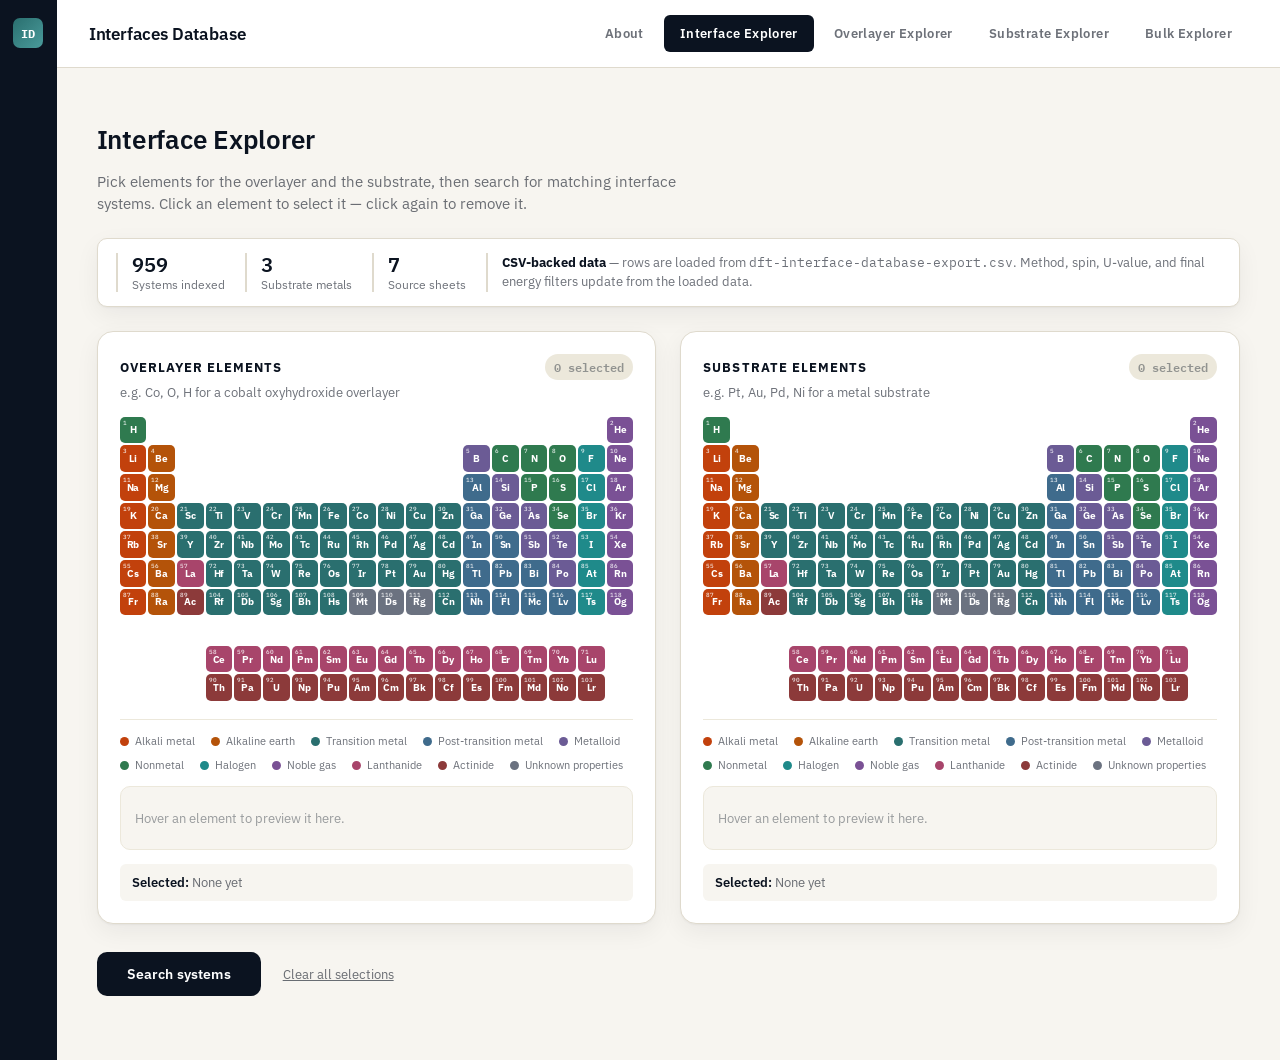
==== index.html @ 55a4722d "Add files via upload" ====
<!DOCTYPE html>
<html lang="en">
<head>
  <meta charset="UTF-8" />
  <meta name="viewport" content="width=device-width, initial-scale=1.0" />
  <title>Interfaces Database Prototype</title>
  <link rel="preconnect" href="https://fonts.googleapis.com">
  <link href="https://fonts.googleapis.com/css2?family=IBM+Plex+Mono:wght@500;600;700&family=IBM+Plex+Sans:wght@400;500;600;700&display=swap" rel="stylesheet">
  <link rel="stylesheet" href="style.css" />
</head>
<body>
  <aside class="left-sidebar" aria-label="Interfaces Database">
    <div class="sidebar-mark" title="Interfaces Database">ID</div>
  </aside>

  <div class="main-app">
    <header class="top-nav">
      <div class="logo">Interfaces Database</div>
      <nav>
        <button class="nav-tab" data-page="aboutPage" onclick="showPage('aboutPage')">About</button>
        <button class="nav-tab active" data-page="searchPage" onclick="showPage('searchPage')">Interface Explorer</button>
        <button class="nav-tab" data-page="overlayerExplorerPage" onclick="showPage('overlayerExplorerPage')">Overlayer Explorer</button>
        <button class="nav-tab" data-page="substrateExplorerPage" onclick="showPage('substrateExplorerPage')">Substrate Explorer</button>
        <button class="nav-tab" data-page="bulkExplorerPage" onclick="showPage('bulkExplorerPage')">Bulk Explorer</button>
      </nav>
    </header>

    <section id="aboutPage" class="page hidden">
      <h1>About this project</h1>
      <p class="subtitle">A quick look at what the Interfaces Database is for.</p>
      <div class="about-card">
        <p>
          This prototype visualizes a database of low-dimensional overlayers supported on metal substrates —
          the kind of surface structures studied in catalysis and electrochemistry research.
        </p>
        <p>
          Use the Interface Explorer to pick elements for an overlayer and a substrate, then search for
          calculated systems that match. Click into any result to see its summary, POSCAR-derived structure card,
          and an interactive structure preview.
        </p>
        <p>
          This version loads real calculation rows from <code>dft-interface-database-export.csv</code>, so the matching table, filters, and detail pages use your exported interface database data.
        </p>
      </div>
    </section>

    <section id="searchPage" class="page">
      <h1>Interface Explorer</h1>
      <p class="subtitle">
        Pick elements for the overlayer and the substrate, then search for matching interface systems.
        Click an element to select it — click again to remove it.
      </p>

      <div class="snapshot-strip">
        <div class="snapshot-stat">
          <span class="snapshot-value" id="statSystems">5</span>
          <span class="snapshot-label">Systems indexed</span>
        </div>
        <div class="snapshot-stat">
          <span class="snapshot-value" id="statSubstrates">2</span>
          <span class="snapshot-label">Substrate metals</span>
        </div>
        <div class="snapshot-stat">
          <span class="snapshot-value" id="statSourceSheets">0</span>
          <span class="snapshot-label">Source sheets</span>
        </div>
        <div class="snapshot-tip">
          <strong>CSV-backed data</strong> — rows are loaded from <span class="mono">dft-interface-database-export.csv</span>. Method, spin, U-value, and final energy filters update from the loaded data.
        </div>
      </div>

      <div class="search-grid">
        <div class="search-panel">
          <div class="search-panel-head">
            <h2>Overlayer elements</h2>
            <span id="overlayerBadge" class="panel-badge empty">0 selected</span>
          </div>
          <p class="hint">e.g. Co, O, H for a cobalt oxyhydroxide overlayer</p>

          <div class="periodic-table-wrap">
            <div id="overlayerTable" class="periodic-table" role="group" aria-label="Overlayer element picker"></div>
          </div>

          <div id="overlayerLegend" class="table-legend"></div>

          <div id="overlayerPreview" class="element-preview is-empty">
            Hover an element to preview it here.
          </div>

          <div class="selected-box">
            <strong>Selected:</strong>
            <span id="selectedOverlayerEmpty">None yet</span>
            <span id="selectedOverlayerChips" class="selected-chip-list"></span>
          </div>
        </div>

        <div class="search-panel">
          <div class="search-panel-head">
            <h2>Substrate elements</h2>
            <span id="substrateBadge" class="panel-badge empty">0 selected</span>
          </div>
          <p class="hint">e.g. Pt, Au, Pd, Ni for a metal substrate</p>

          <div class="periodic-table-wrap">
            <div id="substrateTable" class="periodic-table" role="group" aria-label="Substrate element picker"></div>
          </div>

          <div id="substrateLegend" class="table-legend"></div>

          <div id="substratePreview" class="element-preview is-empty">
            Hover an element to preview it here.
          </div>

          <div class="selected-box">
            <strong>Selected:</strong>
            <span id="selectedSubstrateEmpty">None yet</span>
            <span id="selectedSubstrateChips" class="selected-chip-list"></span>
          </div>
        </div>
      </div>

      <div class="search-actions">
        <button class="search-button" onclick="searchSystems()">Search systems</button>
        <button class="search-reset" onclick="clearAllSelections()">Clear all selections</button>
      </div>
    </section>

    <section id="overlayerExplorerPage" class="page hidden explorer-page">
      <h1>Overlayer Explorer</h1>
      <p class="subtitle">Pick elements from one periodic table to find database entries whose overlayer contains those elements.</p>
      <div class="snapshot-strip">
        <div class="snapshot-stat"><span class="snapshot-value" id="statOverlayerSystems">0</span><span class="snapshot-label">Overlayer entries</span></div>
        <div class="snapshot-stat"><span class="snapshot-value" id="statOverlayerElements">0</span><span class="snapshot-label">Overlayer elements</span></div>
        <div class="snapshot-tip"><strong>Single-table search</strong> — use this tab when you care only about the film/oxide/hydroxide composition, independent of substrate.</div>
      </div>
      <div class="single-search-grid">
        <div class="search-panel">
          <div class="search-panel-head"><h2>Overlayer elements</h2><span id="overlayerExplorerBadge" class="panel-badge empty">0 selected</span></div>
          <p class="hint">e.g. Ni, O, H for nickel oxyhydroxide-like overlayers</p>
          <div class="periodic-table-wrap"><div id="overlayerExplorerTable" class="periodic-table" role="group" aria-label="Overlayer explorer element picker"></div></div>
          <div id="overlayerExplorerLegend" class="table-legend"></div>
          <div id="overlayerExplorerPreview" class="element-preview is-empty">Hover an element to preview it here.</div>
          <div class="selected-box"><strong>Selected:</strong> <span id="selectedOverlayerExplorerEmpty">None yet</span><span id="selectedOverlayerExplorerChips" class="selected-chip-list"></span></div>
        </div>
      </div>
      <div class="search-actions">
        <button class="search-button" onclick="searchSingleExplorer('overlayerExplorer')">Search overlayers</button>
        <button class="search-reset" onclick="clearExplorerSelections('overlayerExplorer')">Clear selections</button>
      </div>
    </section>

    <section id="substrateExplorerPage" class="page hidden explorer-page">
      <h1>Substrate Explorer</h1>
      <p class="subtitle">Pick substrate elements from one periodic table to find supported-interface entries on those metals.</p>
      <div class="snapshot-strip">
        <div class="snapshot-stat"><span class="snapshot-value" id="statSubstrateSystems">0</span><span class="snapshot-label">Substrate entries</span></div>
        <div class="snapshot-stat"><span class="snapshot-value" id="statSubstrateElements">0</span><span class="snapshot-label">Substrate elements</span></div>
        <div class="snapshot-tip"><strong>Single-table search</strong> — use this tab when you care only about the supporting metal or surface.</div>
      </div>
      <div class="single-search-grid">
        <div class="search-panel">
          <div class="search-panel-head"><h2>Substrate elements</h2><span id="substrateExplorerBadge" class="panel-badge empty">0 selected</span></div>
          <p class="hint">e.g. Pt, Pd, Ni, Au for metal substrates</p>
          <div class="periodic-table-wrap"><div id="substrateExplorerTable" class="periodic-table" role="group" aria-label="Substrate explorer element picker"></div></div>
          <div id="substrateExplorerLegend" class="table-legend"></div>
          <div id="substrateExplorerPreview" class="element-preview is-empty">Hover an element to preview it here.</div>
          <div class="selected-box"><strong>Selected:</strong> <span id="selectedSubstrateExplorerEmpty">None yet</span><span id="selectedSubstrateExplorerChips" class="selected-chip-list"></span></div>
        </div>
      </div>
      <div class="search-actions">
        <button class="search-button" onclick="searchSingleExplorer('substrateExplorer')">Search substrates</button>
        <button class="search-reset" onclick="clearExplorerSelections('substrateExplorer')">Clear selections</button>
      </div>
    </section>

    <section id="bulkExplorerPage" class="page hidden explorer-page">
      <h1>Bulk Explorer</h1>
      <p class="subtitle">Pick elements from one periodic table to find rows connected to bulk, reference, formula, or material composition data.</p>
      <div class="snapshot-strip">
        <div class="snapshot-stat"><span class="snapshot-value" id="statBulkSystems">0</span><span class="snapshot-label">Bulk-related entries</span></div>
        <div class="snapshot-stat"><span class="snapshot-value" id="statBulkElements">0</span><span class="snapshot-label">Elements indexed</span></div>
        <div class="snapshot-tip"><strong>Single-table search</strong> — this currently uses the CSV composition fields. If you later add true bulk rows, this page will show them through the same result table.</div>
      </div>
      <div class="single-search-grid">
        <div class="search-panel">
          <div class="search-panel-head"><h2>Bulk elements</h2><span id="bulkExplorerBadge" class="panel-badge empty">0 selected</span></div>
          <p class="hint">e.g. Ni, O for NiO bulk/reference-style entries</p>
          <div class="periodic-table-wrap"><div id="bulkExplorerTable" class="periodic-table" role="group" aria-label="Bulk explorer element picker"></div></div>
          <div id="bulkExplorerLegend" class="table-legend"></div>
          <div id="bulkExplorerPreview" class="element-preview is-empty">Hover an element to preview it here.</div>
          <div class="selected-box"><strong>Selected:</strong> <span id="selectedBulkExplorerEmpty">None yet</span><span id="selectedBulkExplorerChips" class="selected-chip-list"></span></div>
        </div>
      </div>
      <div class="search-actions">
        <button class="search-button" onclick="searchSingleExplorer('bulkExplorer')">Search bulk entries</button>
        <button class="search-reset" onclick="clearExplorerSelections('bulkExplorer')">Clear selections</button>
      </div>
    </section>

    <section id="resultsPage" class="page hidden">
      <button id="resultsBackButton" class="back-button" onclick="showPage(lastExplorerPage || 'searchPage')">&larr; Back to search</button>

      <div class="results-header">
        <h1 id="resultsTitle">Matching systems</h1>
        <div class="results-count" id="resultsCount"></div>
      </div>
      <div class="active-filters-bar" id="activeFiltersBar"></div>

      <div class="column-filter-card" aria-label="Matching system filters">
        <div class="filter-field wide">
          <label for="filterSystemName">System name</label>
          <input id="filterSystemName" type="search" placeholder="NiOH, root3, Pt111..." oninput="applyResultFilters()" />
        </div>
        <div class="filter-field">
          <label for="filterMethod">Method</label>
          <select id="filterMethod" onchange="applyResultFilters()"></select>
        </div>
        <div class="filter-field">
          <label for="filterSpin">Spin</label>
          <select id="filterSpin" onchange="applyResultFilters()"></select>
        </div>
        <div class="filter-field">
          <label for="filterUValue">U-value</label>
          <select id="filterUValue" onchange="applyResultFilters()"></select>
        </div>
        <div class="filter-field">
          <label for="filterEnergy">Final energy</label>
          <input id="filterEnergy" type="search" placeholder="-277 or eV" oninput="applyResultFilters()" />
        </div>
        <button class="filter-clear" onclick="clearResultColumnFilters()">Clear filters</button>
      </div>

      <div class="results-table-wrap">
        <table class="results-table">
          <thead>
            <tr>
              <th>System name</th>
              <th>Method</th>
              <th>Spin</th>
              <th>U-value</th>
              <th>Final energy</th>
            </tr>
          </thead>
          <tbody id="resultsBody"></tbody>
        </table>
      </div>
    </section>

    <section id="detailPage" class="page hidden">
      <div class="detail-layout">
        <aside class="detail-sidebar">
          <button class="back-link" onclick="showPage('resultsPage')">&larr; Back to results</button>
          <hr />
          <button onclick="scrollToSection('summarySection')">Summary</button>
          <button onclick="scrollToSection('structureSection')">Surface structure</button>
        </aside>

        <main class="detail-content">
          <div class="detail-eyebrow">System detail</div>
          <h1 id="detailTitle">System name</h1>

          <section id="summarySection">
            <h2>Summary</h2>
            <div class="summary-grid">
              <div class="summary-card large-card">
                <div class="card-title-row">
                  <h3>Interactive surface structure from POSCAR</h3>
                  <div class="viewer-actions" aria-label="Structure viewer actions">
                    <button title="Return structure to original view" onclick="resetViewerCamera()" aria-label="Return structure to original view">⟲</button>
                    <div class="file-menu">
                      <button title="Download files" aria-label="Download files">⇩</button>
                      <div class="file-menu-popover" role="menu" aria-label="Download files">
                        <button onclick="downloadCurrentFile('json')" role="menuitem">.json</button>
                        <button onclick="downloadCurrentFile('incar')" role="menuitem">INCAR</button>
                        <button onclick="downloadCurrentFile('poscar')" role="menuitem">POSCAR</button>
                        <button onclick="downloadCurrentFile('kpoints')" role="menuitem">KPOINTS</button>
                      </div>
                    </div>
                  </div>
                </div>
                <div id="structureViewerCard" class="structure-viewer-card">
                  <div id="poscarMiniViewer" class="poscar-mini-viewer" aria-label="Interactive 3D crystal structure viewer"></div>
                </div>
              </div>

              <div class="summary-card">
                <h3>Calculation info</h3>
                <div class="info-row"><span class="info-label">Energy</span><span class="info-value" id="detailEnergy"></span></div>
                <div class="info-row"><span class="info-label">U value</span><span class="info-value" id="detailU"></span></div>
                <div class="info-row"><span class="info-label">Method</span><span class="info-value" id="detailMethod"></span></div>
                <div class="info-row"><span class="info-label">Spin</span><span class="info-value" id="detailSpin"></span></div>
                <div class="info-row"><span class="info-label">Overlayer</span><span class="info-value" id="detailOverlayer"></span></div>
                <div class="info-row"><span class="info-label">Substrate</span><span class="info-value" id="detailSubstrate"></span></div>
              </div>
            </div>
          </section>

          <section id="structureSection">
            <h2>Surface structure</h2>
            <div class="crystal-box viewer-help-card">
              <div>
                <strong>Interactive 3D viewer</strong>
                <p>Drag to rotate and right-click drag to pan. The viewer first tries to load the real POSCAR file listed in the CSV; if that file is not available to the website, it uses a clearly labeled generated preview from the CSV metadata.</p>
              </div>
              <div class="viewer-style-actions">
                <button onclick="setViewerStyle('sphere')">Spheres</button>
                <button onclick="setViewerStyle('stick')">Sticks</button>
                <button onclick="setViewerStyle('ballstick')">Ball + stick</button>
              </div>
            </div>
          </section>

        </main>
      </div>
    </section>
  </div>

  <script src="elements-data.js"></script>
  <script src="https://3Dmol.org/build/3Dmol-min.js"></script>
  <script src="script.js"></script>
</body>
</html>
---- style.css ----
/* ============================================================
   Interfaces Database — design tokens
   Palette: deep ink navy + warm paper + lab-teal accent
   Type: IBM Plex Sans (UI) / IBM Plex Mono (data, atomic numbers)
   ============================================================ */

:root {
  --ink: #0b1320;
  --ink-soft: #16223a;
  --paper: #f7f5f0;
  --paper-raised: #ffffff;
  --line: #dfdacd;
  --line-soft: #ece8db;
  --teal: #2a6f6f;
  --teal-dark: #1f5454;
  --teal-tint: #e4efef;
  --rust: #c2410c;
  --rust-tint: #fbe7da;
  --ink-60: rgba(11, 19, 32, 0.6);
  --ink-40: rgba(11, 19, 32, 0.4);

  /* periodic table category colors */
  --cat-alkali: #c2410c;
  --cat-alkaline: #b45309;
  --cat-transition: #2a6f6f;
  --cat-post-transition: #3f6b8c;
  --cat-metalloid: #6b5b95;
  --cat-nonmetal: #2f7a4f;
  --cat-halogen: #1f8a8a;
  --cat-noble: #7a5195;
  --cat-lanthanide: #a8456b;
  --cat-actinide: #8c3a3a;
  --cat-unknown: #6b7280;

  --radius-sm: 6px;
  --radius-md: 10px;
  --radius-lg: 16px;

  --shadow-card: 0 1px 2px rgba(11, 19, 32, 0.04), 0 8px 24px rgba(11, 19, 32, 0.06);
  --shadow-card-hover: 0 2px 4px rgba(11, 19, 32, 0.06), 0 14px 32px rgba(11, 19, 32, 0.1);
}

* {
  box-sizing: border-box;
}

body {
  margin: 0;
  font-family: "IBM Plex Sans", -apple-system, BlinkMacSystemFont, sans-serif;
  background: var(--paper);
  color: var(--ink);
  display: flex;
  -webkit-font-smoothing: antialiased;
}

:focus-visible {
  outline: 2px solid var(--teal);
  outline-offset: 2px;
}

button {
  font-family: inherit;
}

code, .mono {
  font-family: "IBM Plex Mono", "SF Mono", Consolas, monospace;
}

/* ============================================================
   Left sidebar
   ============================================================ */

.left-sidebar {
  width: 1.5cm;
  min-height: 100vh;
  background: var(--ink);
  display: flex;
  align-items: flex-start;
  justify-content: center;
  padding-top: 18px;
  flex-shrink: 0;
}

.sidebar-mark {
  width: 30px;
  height: 30px;
  border-radius: 7px;
  background: linear-gradient(135deg, var(--teal) 0%, #4a9b9b 100%);
  display: flex;
  align-items: center;
  justify-content: center;
  font-family: "IBM Plex Mono", monospace;
  font-weight: 700;
  font-size: 12px;
  color: white;
  flex-shrink: 0;
}

.snapshot-strip {
  display: flex;
  align-items: stretch;
  gap: 20px;
  margin-top: 22px;
  padding: 14px 18px;
  background: var(--paper-raised);
  border: 1px solid var(--line);
  border-radius: var(--radius-md);
  box-shadow: var(--shadow-card);
  flex-wrap: wrap;
}

.snapshot-stat {
  display: flex;
  flex-direction: column;
  border-left: 2px solid var(--line);
  padding-left: 14px;
  flex-shrink: 0;
}

.snapshot-value {
  font-family: "IBM Plex Mono", monospace;
  font-size: 20px;
  font-weight: 600;
  color: var(--ink);
  line-height: 1.1;
}

.snapshot-label {
  font-size: 12px;
  color: var(--ink-60);
  margin-top: 2px;
}

.snapshot-tip {
  font-size: 13px;
  line-height: 1.5;
  color: var(--ink-60);
  border-left: 2px solid var(--line);
  padding-left: 14px;
  flex: 1;
  min-width: 220px;
  align-self: center;
}

.snapshot-tip strong {
  color: var(--ink);
}

/* ============================================================
   Main app shell
   ============================================================ */

.main-app {
  flex: 1;
  min-height: 100vh;
  min-width: 0;
}

.top-nav {
  height: 68px;
  background: var(--paper-raised);
  border-bottom: 1px solid var(--line);
  display: flex;
  align-items: center;
  justify-content: space-between;
  padding: 0 32px;
  position: sticky;
  top: 0;
  z-index: 20;
}

.logo {
  font-size: 17px;
  font-weight: 600;
  letter-spacing: -0.01em;
}

nav {
  display: flex;
  gap: 4px;
}

.nav-tab {
  border: none;
  background: transparent;
  font-weight: 600;
  font-size: 13px;
  letter-spacing: 0.03em;
  padding: 10px 16px;
  cursor: pointer;
  border-radius: var(--radius-sm);
  color: var(--ink-60);
  transition: background 0.15s, color 0.15s;
}

.nav-tab:hover {
  background: var(--line-soft);
  color: var(--ink);
}

.nav-tab.active {
  background: var(--ink);
  color: white;
}

.page {
  padding: 32px 40px 64px;
  max-width: 1440px;
}

.hidden {
  display: none;
}

.subtitle {
  color: var(--ink-60);
  font-size: 15px;
  max-width: 640px;
  line-height: 1.5;
}

h1 {
  font-size: 26px;
  font-weight: 600;
  letter-spacing: -0.01em;
  margin-bottom: 6px;
}

/* ============================================================
   About page
   ============================================================ */

.about-card {
  background: var(--paper-raised);
  border: 1px solid var(--line);
  border-radius: var(--radius-lg);
  padding: 32px;
  margin-top: 24px;
  max-width: 720px;
  box-shadow: var(--shadow-card);
}

.about-card p {
  line-height: 1.65;
  color: var(--ink-60);
}

.about-card p + p {
  margin-top: 12px;
}

/* ============================================================
   Search page
   ============================================================ */

.search-grid {
  display: grid;
  grid-template-columns: 1fr 1fr;
  gap: 24px;
  margin-top: 24px;
  align-items: start;
}

.search-panel {
  background: var(--paper-raised);
  padding: 22px;
  border-radius: var(--radius-lg);
  border: 1px solid var(--line);
  box-shadow: var(--shadow-card);
}

.search-panel-head {
  display: flex;
  align-items: baseline;
  justify-content: space-between;
  gap: 12px;
}

.search-panel h2 {
  margin: 0;
  font-size: 13px;
  font-weight: 700;
  letter-spacing: 0.08em;
  text-transform: uppercase;
  color: var(--ink);
}

.panel-badge {
  font-family: "IBM Plex Mono", monospace;
  font-size: 12px;
  color: var(--teal-dark);
  background: var(--teal-tint);
  padding: 3px 9px;
  border-radius: 20px;
  font-weight: 600;
}

.panel-badge.empty {
  color: var(--ink-40);
  background: var(--line-soft);
}

.hint {
  color: var(--ink-60);
  font-size: 13px;
  margin: 4px 0 0;
}

.clear-link {
  border: none;
  background: none;
  color: var(--ink-40);
  font-size: 12px;
  cursor: pointer;
  text-decoration: underline;
  padding: 0;
  margin-left: 8px;
}

.clear-link:hover {
  color: var(--rust);
}

/* --- Real periodic table --- */

.periodic-table-wrap {
  overflow-x: auto;
  margin-top: 16px;
  padding-bottom: 4px;
}

.periodic-table {
  display: grid;
  grid-template-columns: repeat(18, minmax(20px, 1fr));
  grid-auto-rows: minmax(20px, 1fr);
  gap: 2px;
  min-width: 380px;
}

.element {
  border: 1px solid transparent;
  border-radius: 5px;
  cursor: pointer;
  font-weight: 600;
  transition: transform 0.1s ease, box-shadow 0.1s ease;
  position: relative;
  padding: 2px;
  aspect-ratio: 1 / 1;
  display: flex;
  align-items: center;
  justify-content: center;
  color: white;
}

.element:hover {
  transform: translateY(-1px) scale(1.06);
  box-shadow: 0 4px 10px rgba(11, 19, 32, 0.25);
  z-index: 5;
}

.element.selected {
  outline: 2px solid var(--ink);
  outline-offset: 1px;
  box-shadow: 0 0 0 3px var(--rust-tint);
}

.element.selected::after {
  content: "";
  position: absolute;
  top: -3px;
  right: -3px;
  width: 9px;
  height: 9px;
  background: var(--rust);
  border: 1.5px solid var(--paper-raised);
  border-radius: 50%;
}

.element.dimmed {
  opacity: 0.25;
}

.atomic-number {
  position: absolute;
  top: 1px;
  left: 2px;
  font-size: 6px;
  font-weight: 500;
  opacity: 0.85;
  font-family: "IBM Plex Mono", monospace;
}

.element-symbol {
  font-size: 10px;
  font-weight: 700;
  letter-spacing: -0.01em;
}

/* category colors */
.element.cat-alkali-metal { background: var(--cat-alkali); }
.element.cat-alkaline-earth { background: var(--cat-alkaline); }
.element.cat-transition-metal { background: var(--cat-transition); }
.element.cat-post-transition { background: var(--cat-post-transition); }
.element.cat-metalloid { background: var(--cat-metalloid); }
.element.cat-nonmetal { background: var(--cat-nonmetal); }
.element.cat-halogen { background: var(--cat-halogen); }
.element.cat-noble-gas { background: var(--cat-noble); }
.element.cat-lanthanide { background: var(--cat-lanthanide); }
.element.cat-actinide { background: var(--cat-actinide); }
.element.cat-unknown { background: var(--cat-unknown); }

/* table legend */

.table-legend {
  display: flex;
  flex-wrap: wrap;
  gap: 10px 16px;
  margin-top: 14px;
  padding-top: 14px;
  border-top: 1px solid var(--line-soft);
}

.legend-item {
  display: flex;
  align-items: center;
  gap: 6px;
  font-size: 11px;
  color: var(--ink-60);
}

.legend-dot {
  width: 9px;
  height: 9px;
  border-radius: 50%;
  flex-shrink: 0;
}

/* element preview tooltip-card */

.element-preview {
  margin-top: 14px;
  min-height: 64px;
  background: var(--paper);
  border: 1px solid var(--line-soft);
  border-radius: var(--radius-md);
  padding: 12px 14px;
  display: flex;
  align-items: center;
  gap: 14px;
}

.element-preview.is-empty {
  color: var(--ink-40);
  font-size: 13px;
}

.preview-symbol {
  width: 40px;
  height: 40px;
  border-radius: 8px;
  display: flex;
  align-items: center;
  justify-content: center;
  color: white;
  font-weight: 700;
  font-size: 16px;
  flex-shrink: 0;
}

.preview-details {
  font-size: 13px;
  line-height: 1.4;
}

.preview-details strong {
  display: block;
  font-size: 14px;
}

.preview-details span {
  color: var(--ink-60);
}

.selected-box {
  margin-top: 14px;
  padding: 10px 12px;
  background: var(--paper);
  border-radius: var(--radius-sm);
  font-size: 13px;
  color: var(--ink-60);
}

.selected-box strong {
  color: var(--ink);
  font-weight: 600;
}

.selected-chip-list {
  display: inline-flex;
  flex-wrap: wrap;
  gap: 6px;
  margin-left: 4px;
}

.chip {
  display: inline-flex;
  align-items: center;
  gap: 5px;
  background: var(--ink);
  color: white;
  font-family: "IBM Plex Mono", monospace;
  font-size: 12px;
  font-weight: 600;
  padding: 3px 6px 3px 9px;
  border-radius: 20px;
}

.chip button {
  border: none;
  background: rgba(255, 255, 255, 0.2);
  color: white;
  width: 15px;
  height: 15px;
  border-radius: 50%;
  cursor: pointer;
  font-size: 11px;
  line-height: 1;
  display: flex;
  align-items: center;
  justify-content: center;
  padding: 0;
}

.chip button:hover {
  background: var(--rust);
}

.search-actions {
  margin-top: 28px;
  display: flex;
  align-items: center;
  gap: 16px;
}

.search-button {
  padding: 13px 30px;
  border: none;
  background: var(--ink);
  color: white;
  border-radius: var(--radius-md);
  font-size: 14px;
  font-weight: 600;
  letter-spacing: 0.01em;
  cursor: pointer;
  transition: background 0.15s, transform 0.1s;
}

.search-button:hover {
  background: var(--teal-dark);
}

.search-button:active {
  transform: scale(0.98);
}

.search-reset {
  border: none;
  background: none;
  color: var(--ink-60);
  font-size: 13px;
  cursor: pointer;
  text-decoration: underline;
}

.search-reset:hover {
  color: var(--rust);
}

/* ============================================================
   Results page
   ============================================================ */

.results-header {
  display: flex;
  align-items: baseline;
  justify-content: space-between;
  flex-wrap: wrap;
  gap: 12px;
}

.results-count {
  color: var(--ink-60);
  font-size: 14px;
}

.results-count strong {
  color: var(--ink);
  font-family: "IBM Plex Mono", monospace;
}

.back-button {
  margin-bottom: 20px;
  padding: 9px 16px;
  border: 1px solid var(--line);
  background: var(--paper-raised);
  border-radius: var(--radius-sm);
  cursor: pointer;
  font-size: 13px;
  font-weight: 600;
  color: var(--ink);
  display: inline-flex;
  align-items: center;
  gap: 6px;
  transition: border-color 0.15s, background 0.15s;
}

.back-button:hover {
  border-color: var(--teal);
  background: var(--teal-tint);
}

.active-filters-bar {
  display: flex;
  align-items: center;
  flex-wrap: wrap;
  gap: 8px;
  margin: 16px 0 4px;
  font-size: 13px;
  color: var(--ink-60);
}

.results-table-wrap {
  margin-top: 18px;
  border: 1px solid var(--line);
  border-radius: var(--radius-lg);
  overflow: hidden;
  box-shadow: var(--shadow-card);
}

.results-table {
  width: 100%;
  border-collapse: collapse;
  background: var(--paper-raised);
}

.results-table th,
.results-table td {
  padding: 14px 18px;
  border-bottom: 1px solid var(--line-soft);
  text-align: left;
  font-size: 14px;
}

.results-table th {
  background: var(--paper);
  font-size: 11px;
  text-transform: uppercase;
  letter-spacing: 0.06em;
  color: var(--ink-60);
  font-weight: 600;
}

.results-table tbody tr {
  transition: background 0.12s;
}

.results-table tbody tr:hover {
  background: var(--teal-tint);
}

.results-table tbody tr:last-child td {
  border-bottom: none;
}

.results-table td.mono-cell {
  font-family: "IBM Plex Mono", monospace;
  font-size: 13px;
}

.system-link {
  color: var(--teal-dark);
  font-weight: 600;
  cursor: pointer;
  font-family: "IBM Plex Mono", monospace;
  font-size: 13.5px;
}

.system-link:hover {
  text-decoration: underline;
  color: var(--rust);
}

.empty-state {
  text-align: center;
  padding: 56px 24px !important;
  color: var(--ink-40);
}

.empty-state-title {
  font-weight: 600;
  color: var(--ink-60);
  margin-bottom: 4px;
  font-size: 15px;
}

/* ============================================================
   Detail page
   ============================================================ */

.detail-layout {
  display: flex;
  gap: 24px;
}

.detail-sidebar {
  width: 190px;
  background: var(--paper-raised);
  border: 1px solid var(--line);
  border-radius: var(--radius-lg);
  padding: 14px;
  height: fit-content;
  position: sticky;
  top: 88px;
  flex-shrink: 0;
}

.detail-sidebar button {
  display: block;
  width: 100%;
  margin-bottom: 6px;
  padding: 11px 12px;
  border: none;
  background: transparent;
  border-radius: var(--radius-sm);
  cursor: pointer;
  text-align: left;
  font-weight: 600;
  font-size: 13px;
  color: var(--ink-60);
  transition: background 0.12s, color 0.12s;
}

.detail-sidebar button:hover {
  background: var(--teal-tint);
  color: var(--teal-dark);
}

.detail-sidebar button.back-link {
  color: var(--ink);
  margin-bottom: 14px;
  padding-left: 8px;
}

.detail-sidebar hr {
  border: none;
  border-top: 1px solid var(--line-soft);
  margin: 8px 0 10px;
}

.detail-content {
  flex: 1;
  min-width: 0;
}

.detail-eyebrow {
  font-size: 12px;
  text-transform: uppercase;
  letter-spacing: 0.08em;
  color: var(--teal-dark);
  font-weight: 700;
  margin-bottom: 6px;
}

#detailTitle {
  font-family: "IBM Plex Mono", monospace;
  font-size: 22px;
  word-break: break-word;
}

.summary-grid {
  display: grid;
  grid-template-columns: 1.6fr 1fr;
  gap: 20px;
  margin-top: 18px;
}

.summary-card {
  background: var(--paper-raised);
  border: 1px solid var(--line);
  border-radius: var(--radius-lg);
  padding: 22px;
  box-shadow: var(--shadow-card);
}

.summary-card h3 {
  margin: 0 0 14px;
  font-size: 13px;
  text-transform: uppercase;
  letter-spacing: 0.06em;
  color: var(--ink-60);
  font-weight: 700;
}

.structure-placeholder {
  height: 340px;
  border: 1.5px dashed #c7c0a8;
  border-radius: var(--radius-md);
  display: flex;
  flex-direction: column;
  align-items: center;
  justify-content: center;
  color: var(--ink-40);
  background: repeating-linear-gradient(
    45deg,
    var(--paper) 0px,
    var(--paper) 10px,
    var(--line-soft) 10px,
    var(--line-soft) 11px
  );
  gap: 6px;
  font-size: 13px;
  text-align: center;
  padding: 20px;
}

.structure-placeholder .placeholder-icon {
  font-size: 28px;
  opacity: 0.5;
}

.info-row {
  display: flex;
  justify-content: space-between;
  align-items: baseline;
  padding: 9px 0;
  border-bottom: 1px solid var(--line-soft);
  font-size: 13.5px;
}

.info-row:last-child {
  border-bottom: none;
}

.info-row .info-label {
  color: var(--ink-60);
}

.info-row .info-value {
  font-weight: 600;
  text-align: right;
  font-family: "IBM Plex Mono", monospace;
  font-size: 13px;
}

.crystal-box {
  margin-top: 16px;
  background: var(--paper-raised);
  border: 1px solid var(--line);
  border-radius: var(--radius-lg);
  padding: 22px;
  min-height: 160px;
  box-shadow: var(--shadow-card);
  color: var(--ink-60);
  font-size: 14px;
  line-height: 1.6;
}

section#summarySection h2,
section#structureSection h2 {
  font-size: 13px;
  text-transform: uppercase;
  letter-spacing: 0.08em;
  color: var(--ink-60);
  font-weight: 700;
  margin-top: 28px;
}

/* ============================================================
   Responsive
   ============================================================ */

@media (max-width: 1000px) {
  .search-grid,
  .summary-grid {
    grid-template-columns: 1fr;
  }

  .periodic-table {
    min-width: 0;
  }

  .detail-layout {
    flex-direction: column;
  }

  .detail-sidebar {
    width: 100%;
    position: static;
  }

  .page {
    padding: 24px 20px 48px;
  }
}

@media (max-width: 560px) {
  .top-nav {
    padding: 0 16px;
  }

  .logo {
    font-size: 15px;
  }

  .nav-tab {
    padding: 8px 10px;
    font-size: 12px;
  }
}

@media (prefers-reduced-motion: reduce) {
  * {
    transition: none !important;
    animation: none !important;
  }
}

/* ============================================================
   Matching-system column filters
   ============================================================ */

.column-filter-card {
  display: grid;
  grid-template-columns: minmax(240px, 1.7fr) repeat(4, minmax(140px, 1fr)) auto;
  gap: 12px;
  align-items: end;
  margin-top: 18px;
  padding: 16px;
  background: var(--paper-raised);
  border: 1px solid var(--line);
  border-radius: var(--radius-lg);
  box-shadow: var(--shadow-card);
}

.filter-field {
  display: flex;
  flex-direction: column;
  gap: 6px;
  min-width: 0;
}

.filter-field label {
  font-size: 11px;
  text-transform: uppercase;
  letter-spacing: 0.06em;
  color: var(--ink-60);
  font-weight: 700;
}

.filter-field input,
.filter-field select {
  width: 100%;
  min-height: 38px;
  border: 1px solid var(--line);
  border-radius: var(--radius-sm);
  background: var(--paper);
  color: var(--ink);
  padding: 8px 10px;
  font: inherit;
  font-size: 13px;
}

.filter-field input:focus,
.filter-field select:focus {
  border-color: var(--teal);
  outline: none;
  box-shadow: 0 0 0 3px var(--teal-tint);
}

.filter-clear {
  min-height: 38px;
  border: 1px solid var(--line);
  background: var(--paper);
  color: var(--ink-60);
  border-radius: var(--radius-sm);
  padding: 0 12px;
  cursor: pointer;
  font-weight: 600;
  font-size: 13px;
}

.filter-clear:hover {
  color: var(--rust);
  border-color: var(--rust);
  background: var(--rust-tint);
}

/* ============================================================
   POSCAR mini viewer + file actions
   ============================================================ */

.card-title-row {
  display: flex;
  align-items: center;
  justify-content: space-between;
  gap: 12px;
  margin-bottom: 14px;
}

.card-title-row h3 {
  margin: 0;
}

.viewer-actions {
  display: inline-flex;
  gap: 6px;
  flex-shrink: 0;
}

.viewer-actions button {
  width: 32px;
  height: 32px;
  border: 1px solid var(--line);
  border-radius: var(--radius-sm);
  background: var(--paper);
  color: var(--ink-60);
  cursor: pointer;
  font-size: 16px;
  line-height: 1;
  display: inline-flex;
  align-items: center;
  justify-content: center;
}

.viewer-actions button:hover {
  background: var(--teal-tint);
  color: var(--teal-dark);
  border-color: var(--teal);
}

.structure-viewer-card {
  position: relative;
  width: 100%;
  max-width: 460px;
  height: 430px;
  border: 1px solid var(--line);
  border-radius: var(--radius-lg);
  background:
    linear-gradient(180deg, rgba(255,255,255,0.9), rgba(247,245,240,0.98)),
    repeating-linear-gradient(0deg, transparent 0px, transparent 28px, var(--line-soft) 29px),
    repeating-linear-gradient(90deg, transparent 0px, transparent 28px, var(--line-soft) 29px);
  box-shadow: inset 0 0 0 1px rgba(255,255,255,0.5);
  overflow: hidden;
  transition: box-shadow 0.18s ease;
}

.poscar-mini-viewer {
  position: absolute;
  inset: 18px 18px 54px;
  border: 1px dashed #c7c0a8;
  border-radius: var(--radius-md);
  background: rgba(255, 255, 255, 0.35);
  overflow: hidden;
}

.poscar-mini-viewer::before,
.poscar-mini-viewer::after {
  content: "";
  position: absolute;
  border: 1px solid rgba(42, 111, 111, 0.28);
  transform: skewX(-18deg);
  pointer-events: none;
}

.poscar-mini-viewer::before {
  left: 16%;
  right: 16%;
  top: 12%;
  bottom: 18%;
}

.poscar-mini-viewer::after {
  left: 22%;
  right: 10%;
  top: 20%;
  bottom: 10%;
}

.atom {
  position: absolute;
  width: 22px;
  height: 22px;
  margin: -11px 0 0 -11px;
  border-radius: 50%;
  background: var(--teal);
  color: white;
  border: 1px solid rgba(255,255,255,0.9);
  box-shadow: 0 3px 8px rgba(11, 19, 32, 0.18);
  display: inline-flex;
  align-items: center;
  justify-content: center;
  font-family: "IBM Plex Mono", monospace;
  font-size: 8px;
  font-weight: 700;
  user-select: none;
}

.atom-o { background: var(--rust); }
.atom-h { background: #6b7280; }
.atom-ni,
.atom-co,
.atom-mn,
.atom-fe { background: #3f6b8c; }
.atom-pt,
.atom-pd { background: var(--teal-dark); }

.viewer-caption {
  position: absolute;
  left: 18px;
  right: 18px;
  bottom: 15px;
  display: flex;
  justify-content: space-between;
  gap: 10px;
  color: var(--ink-60);
  font-size: 12px;
  font-family: "IBM Plex Mono", monospace;
}

.file-download-grid {
  display: grid;
  grid-template-columns: repeat(4, minmax(140px, 1fr));
  gap: 14px;
  margin-top: 16px;
}

.file-download-grid button {
  text-align: left;
  border: 1px solid var(--line);
  background: var(--paper-raised);
  border-radius: var(--radius-lg);
  padding: 16px;
  cursor: pointer;
  box-shadow: var(--shadow-card);
  transition: transform 0.12s ease, box-shadow 0.12s ease, border-color 0.12s ease;
}

.file-download-grid button:hover {
  transform: translateY(-1px);
  border-color: var(--teal);
  box-shadow: var(--shadow-card-hover);
}

.file-download-grid span {
  display: block;
  font-family: "IBM Plex Mono", monospace;
  font-weight: 700;
  color: var(--ink);
  margin-bottom: 4px;
}

.file-download-grid small {
  color: var(--ink-60);
  line-height: 1.4;
}

@media (max-width: 1180px) {
  .column-filter-card {
    grid-template-columns: repeat(2, minmax(180px, 1fr));
  }

  .filter-clear {
    width: fit-content;
    padding: 0 18px;
  }
}

@media (max-width: 760px) {
  .column-filter-card,
  .file-download-grid {
    grid-template-columns: 1fr;
  }

  .structure-viewer-card {
    width: 100%;
    max-width: none;
    height: 380px;
  }

  .viewer-caption {
    flex-direction: column;
  }
}

.row-subtitle {
  margin-top: 4px;
  color: var(--ink-40);
  font-size: 12px;
  line-height: 1.35;
  font-family: "IBM Plex Sans", -apple-system, BlinkMacSystemFont, sans-serif;
}


/* Interactive 3Dmol structure viewer */
.file-menu {
  position: relative;
  display: inline-flex;
}

.file-menu-popover {
  position: absolute;
  top: calc(100% + 8px);
  right: 0;
  min-width: 150px;
  padding: 8px;
  background: var(--paper-raised);
  border: 1px solid var(--line);
  border-radius: var(--radius-md);
  box-shadow: var(--shadow-card-hover);
  opacity: 0;
  visibility: hidden;
  transform: translateY(-4px);
  transition: opacity 0.12s ease, transform 0.12s ease, visibility 0.12s ease;
  z-index: 30;
}

.file-menu:hover .file-menu-popover,
.file-menu:focus-within .file-menu-popover {
  opacity: 1;
  visibility: visible;
  transform: translateY(0);
}

.file-menu-popover button {
  width: 100%;
  height: auto;
  min-height: 34px;
  justify-content: flex-start;
  padding: 8px 10px;
  font-family: "IBM Plex Mono", monospace;
  font-size: 12px;
  color: var(--ink);
  background: transparent;
  border: none;
}

.file-menu-popover button:hover {
  background: var(--teal-tint);
  color: var(--teal-dark);
}

.poscar-mini-viewer.has-3dmol::before,
.poscar-mini-viewer.has-3dmol::after {
  display: none;
}

.poscar-mini-viewer.has-3dmol {
  border-style: solid;
  background: #ffffff;
}

.poscar-mini-viewer canvas {
  width: 100% !important;
  height: 100% !important;
  display: block;
}

.generated-preview-badge {
  position: absolute;
  top: 10px;
  left: 10px;
  z-index: 5;
  padding: 5px 8px;
  border-radius: 999px;
  background: rgba(247, 245, 240, 0.92);
  border: 1px solid var(--line);
  color: var(--ink-60);
  font-family: "IBM Plex Mono", monospace;
  font-size: 10px;
  font-weight: 700;
  text-transform: uppercase;
  letter-spacing: 0.04em;
  pointer-events: none;
}

.viewer-help-card {
  display: flex;
  justify-content: space-between;
  align-items: flex-start;
  gap: 20px;
}

.viewer-help-card p {
  margin: 6px 0 0;
  color: var(--ink-60);
}

.viewer-style-actions {
  display: flex;
  flex-wrap: wrap;
  gap: 8px;
  justify-content: flex-end;
  min-width: 260px;
}

.viewer-style-actions button {
  border: 1px solid var(--line);
  background: var(--paper);
  color: var(--ink-60);
  border-radius: var(--radius-sm);
  padding: 9px 12px;
  cursor: pointer;
  font-weight: 600;
  font-size: 12px;
}

.viewer-style-actions button:hover {
  background: var(--teal-tint);
  border-color: var(--teal);
  color: var(--teal-dark);
}

.viewer-loading-note {
  position: absolute;
  inset: 0;
  display: flex;
  align-items: center;
  justify-content: center;
  text-align: center;
  padding: 20px;
  color: var(--ink-40);
  font-size: 13px;
}

@media (max-width: 760px) {
  .viewer-help-card {
    flex-direction: column;
  }

  .viewer-style-actions {
    justify-content: flex-start;
    min-width: 0;
  }
}


/* ============================================================
   Single-table explorer tabs
   ============================================================ */

.top-nav nav {
  flex-wrap: wrap;
  justify-content: flex-end;
}

.explorer-page .single-search-grid {
  display: grid;
  grid-template-columns: minmax(420px, 760px);
  gap: 24px;
  margin-top: 24px;
  align-items: start;
}

.explorer-page .search-panel {
  max-width: 760px;
}

/* Make the interactive POSCAR viewer fill the frame box exactly. */
.structure-viewer-card {
  width: 100%;
  max-width: none;
  height: 430px;
  padding: 0;
}

.poscar-mini-viewer {
  inset: 0;
  border: none;
  border-radius: inherit;
  background: #ffffff;
}

.viewer-caption,
.generated-preview-badge,
.viewer-loading-note {
  display: none !important;
}

.summary-card.large-card {
  min-width: 0;
}

@media (max-width: 900px) {
  .top-nav {
    height: auto;
    min-height: 68px;
    padding-top: 10px;
    padding-bottom: 10px;
    align-items: flex-start;
    gap: 12px;
  }

  .top-nav nav {
    justify-content: flex-start;
  }

  .explorer-page .single-search-grid {
    grid-template-columns: 1fr;
  }
}
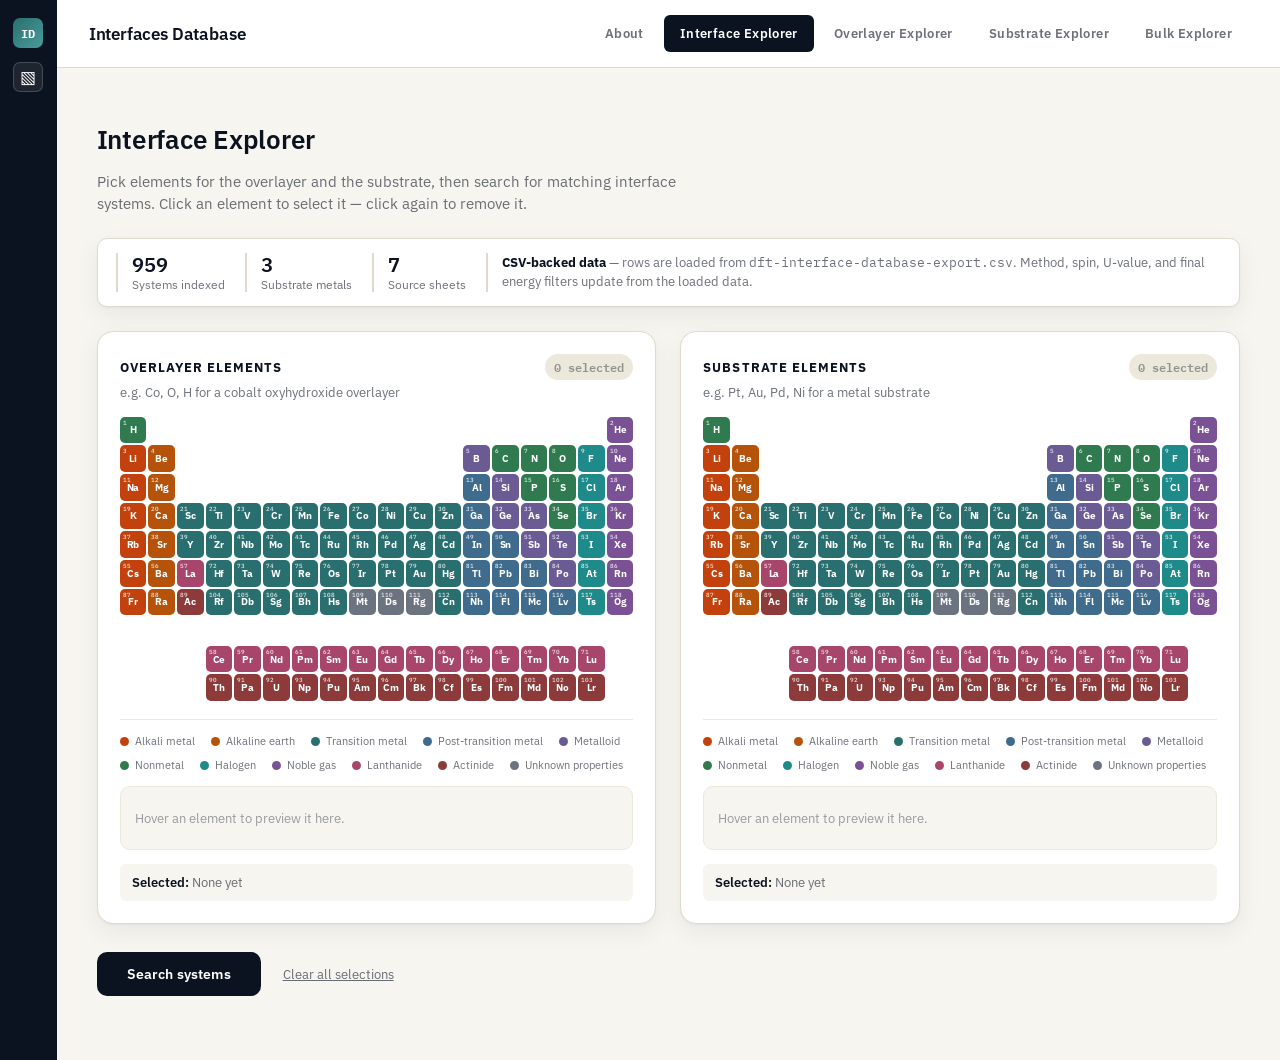
==== commit 7f7e0c91: "Add files via upload" ====
--- a/index.html
+++ b/index.html
@@ -11,6 +11,10 @@
 <body>
   <aside class="left-sidebar" aria-label="Interfaces Database">
     <div class="sidebar-mark" title="Interfaces Database">ID</div>
+    <button class="sidebar-graph-button" type="button" title="Go to Eform graph" aria-label="Go to Eform graph" onmouseenter="goToEformGraph()" onclick="goToEformGraph()">
+      <span class="sidebar-graph-icon" aria-hidden="true">▧</span>
+      <span class="sidebar-tooltip">Eform graph</span>
+    </button>
   </aside>
 
   <div class="main-app">
@@ -253,6 +257,7 @@
           <hr />
           <button onclick="scrollToSection('summarySection')">Summary</button>
           <button onclick="scrollToSection('structureSection')">Surface structure</button>
+          <button onclick="scrollToSection('graphSection')">Graph</button>
         </aside>
 
         <main class="detail-content">
@@ -304,9 +309,29 @@
               </div>
               <div class="viewer-style-actions">
                 <button onclick="setViewerStyle('sphere')">Spheres</button>
-                <button onclick="setViewerStyle('stick')">Sticks</button>
                 <button onclick="setViewerStyle('ballstick')">Ball + stick</button>
               </div>
+            </div>
+          </section>
+
+          <section id="graphSection">
+            <h2>Graph</h2>
+            <div class="graph-card">
+              <div class="graph-card-head">
+                <div>
+                  <h3>Eform vs ratio</h3>
+                  <p id="eformGraphSubtitle">U = 5 eV, FM, vdW-DF on Pt(111). Points are loaded from <code>eform_vs_ratio_data.json</code>.</p>
+                </div>
+                <div class="graph-controls" aria-label="Eform graph controls">
+                  <button type="button" class="graph-filter active" data-material="all" onclick="setEformGraphMaterial('all')">All</button>
+                  <button type="button" class="graph-filter" data-material="NiO2H2" onclick="setEformGraphMaterial('NiO2H2')">NiO₂H₂</button>
+                  <button type="button" class="graph-filter" data-material="NiOH" onclick="setEformGraphMaterial('NiOH')">NiOH</button>
+                  <button type="button" class="graph-filter" data-material="NiO" onclick="setEformGraphMaterial('NiO')">NiO</button>
+                </div>
+              </div>
+              <div id="eformGraphStatus" class="graph-status">Loading Eform graph data...</div>
+              <div id="eformGraph" class="eform-graph" role="img" aria-label="Eform versus ratio graph"></div>
+              <div id="eformGraphLegend" class="graph-legend"></div>
             </div>
           </section>
 
--- a/style.css
+++ b/style.css
@@ -75,8 +75,10 @@
   min-height: 100vh;
   background: var(--ink);
   display: flex;
-  align-items: flex-start;
-  justify-content: center;
+  flex-direction: column;
+  align-items: center;
+  justify-content: flex-start;
+  gap: 14px;
   padding-top: 18px;
   flex-shrink: 0;
 }
@@ -1408,3 +1410,250 @@
     grid-template-columns: 1fr;
   }
 }
+
+/* ============================================================
+   Fixes: clickable results + reliable single-table explorer layout
+   ============================================================ */
+
+.results-table tbody tr.clickable-result-row {
+  cursor: pointer;
+}
+
+.results-table tbody tr.clickable-result-row:focus-visible {
+  outline: 2px solid var(--teal);
+  outline-offset: -2px;
+}
+
+.system-link {
+  border: none;
+  background: transparent;
+  padding: 0;
+  text-align: left;
+  color: var(--teal-dark);
+  font-weight: 600;
+  cursor: pointer;
+  font-family: "IBM Plex Mono", monospace;
+  font-size: 13.5px;
+}
+
+.system-link:hover {
+  text-decoration: underline;
+  color: var(--rust);
+}
+
+.single-search-grid,
+.explorer-page .single-search-grid {
+  display: grid;
+  grid-template-columns: minmax(0, 760px);
+  gap: 24px;
+  margin-top: 24px;
+  align-items: start;
+}
+
+.single-search-grid .search-panel,
+.explorer-page .single-search-grid .search-panel {
+  width: 100%;
+  max-width: 760px;
+}
+
+.explorer-page .periodic-table {
+  width: 100%;
+}
+
+@media (max-width: 900px) {
+  .single-search-grid,
+  .explorer-page .single-search-grid {
+    grid-template-columns: 1fr;
+  }
+}
+
+
+/* ============================================================
+   Eform graph navigation + detail graph
+   ============================================================ */
+
+.sidebar-graph-button {
+  width: 30px;
+  height: 30px;
+  border: 1px solid rgba(255, 255, 255, 0.18);
+  border-radius: 7px;
+  background: rgba(255, 255, 255, 0.08);
+  color: white;
+  cursor: pointer;
+  position: relative;
+  display: flex;
+  align-items: center;
+  justify-content: center;
+  transition: background 0.15s, transform 0.12s, border-color 0.15s;
+}
+
+.sidebar-graph-button:hover {
+  background: var(--teal);
+  border-color: rgba(255, 255, 255, 0.42);
+  transform: translateY(-1px);
+}
+
+.sidebar-graph-icon {
+  font-family: "IBM Plex Mono", monospace;
+  font-size: 17px;
+  line-height: 1;
+}
+
+.sidebar-tooltip {
+  position: absolute;
+  left: 40px;
+  top: 50%;
+  transform: translateY(-50%);
+  background: var(--ink);
+  color: white;
+  border: 1px solid rgba(255, 255, 255, 0.14);
+  border-radius: var(--radius-sm);
+  padding: 7px 10px;
+  white-space: nowrap;
+  font-size: 12px;
+  font-weight: 600;
+  opacity: 0;
+  pointer-events: none;
+  transition: opacity 0.12s;
+  box-shadow: var(--shadow-card-hover);
+  z-index: 50;
+}
+
+.sidebar-graph-button:hover .sidebar-tooltip {
+  opacity: 1;
+}
+
+#graphSection {
+  margin-top: 24px;
+}
+
+.graph-card {
+  background: var(--paper-raised);
+  border: 1px solid var(--line);
+  border-radius: var(--radius-lg);
+  padding: 22px;
+  box-shadow: var(--shadow-card);
+}
+
+.graph-card-head {
+  display: flex;
+  align-items: flex-start;
+  justify-content: space-between;
+  gap: 20px;
+  flex-wrap: wrap;
+  margin-bottom: 14px;
+}
+
+.graph-card h3 {
+  margin: 0;
+  font-size: 14px;
+  text-transform: uppercase;
+  letter-spacing: 0.06em;
+}
+
+.graph-card p {
+  color: var(--ink-60);
+  font-size: 13px;
+  line-height: 1.45;
+  margin: 6px 0 0;
+}
+
+.graph-controls {
+  display: flex;
+  flex-wrap: wrap;
+  gap: 8px;
+}
+
+.graph-filter {
+  border: 1px solid var(--line);
+  background: var(--paper);
+  color: var(--ink-60);
+  border-radius: 999px;
+  padding: 7px 11px;
+  font-size: 12px;
+  font-weight: 700;
+  cursor: pointer;
+}
+
+.graph-filter:hover,
+.graph-filter.active {
+  background: var(--ink);
+  border-color: var(--ink);
+  color: white;
+}
+
+.graph-status {
+  color: var(--ink-60);
+  font-size: 13px;
+  min-height: 18px;
+  margin: 6px 0;
+}
+
+.eform-graph {
+  width: 100%;
+  min-height: 360px;
+  overflow-x: auto;
+  border: 1px solid var(--line-soft);
+  border-radius: var(--radius-md);
+  background: var(--paper);
+}
+
+.eform-svg {
+  width: 100%;
+  min-width: 720px;
+  height: auto;
+  display: block;
+}
+
+.graph-bg { fill: var(--paper-raised); }
+.graph-grid { stroke: var(--line-soft); stroke-width: 1; }
+.graph-zero { stroke: var(--rust); stroke-width: 1.25; stroke-dasharray: 5 5; opacity: 0.75; }
+.graph-axis, .graph-tick { stroke: var(--ink-40); stroke-width: 1.25; }
+.graph-axis-text { fill: var(--ink-60); font-family: "IBM Plex Mono", monospace; font-size: 12px; }
+.graph-axis-label { fill: var(--ink); font-size: 14px; font-weight: 700; }
+.graph-line { fill: none; stroke-width: 2.5; opacity: 0.9; }
+.graph-point { stroke: white; stroke-width: 2; cursor: pointer; }
+.graph-point-wrap.is-current .graph-point { stroke: var(--ink); stroke-width: 3; }
+.graph-point-wrap:focus .graph-point { stroke: var(--rust); stroke-width: 3; }
+
+.series-nio2h2 { stroke: #6b5b95; fill: #6b5b95; }
+.series-nioh { stroke: #2a6f6f; fill: #2a6f6f; }
+.series-nio { stroke: #c2410c; fill: #c2410c; }
+
+.graph-legend {
+  display: flex;
+  align-items: center;
+  flex-wrap: wrap;
+  gap: 12px 16px;
+  margin-top: 12px;
+  font-size: 12px;
+  color: var(--ink-60);
+}
+
+.graph-legend-item {
+  display: inline-flex;
+  align-items: center;
+  gap: 6px;
+  font-weight: 600;
+}
+
+.graph-legend-swatch {
+  width: 12px;
+  height: 12px;
+  border-radius: 50%;
+  display: inline-block;
+}
+
+.graph-legend-note {
+  color: var(--ink-40);
+}
+
+@media (max-width: 760px) {
+  .graph-card-head {
+    align-items: stretch;
+  }
+
+  .graph-controls {
+    width: 100%;
+  }
+}
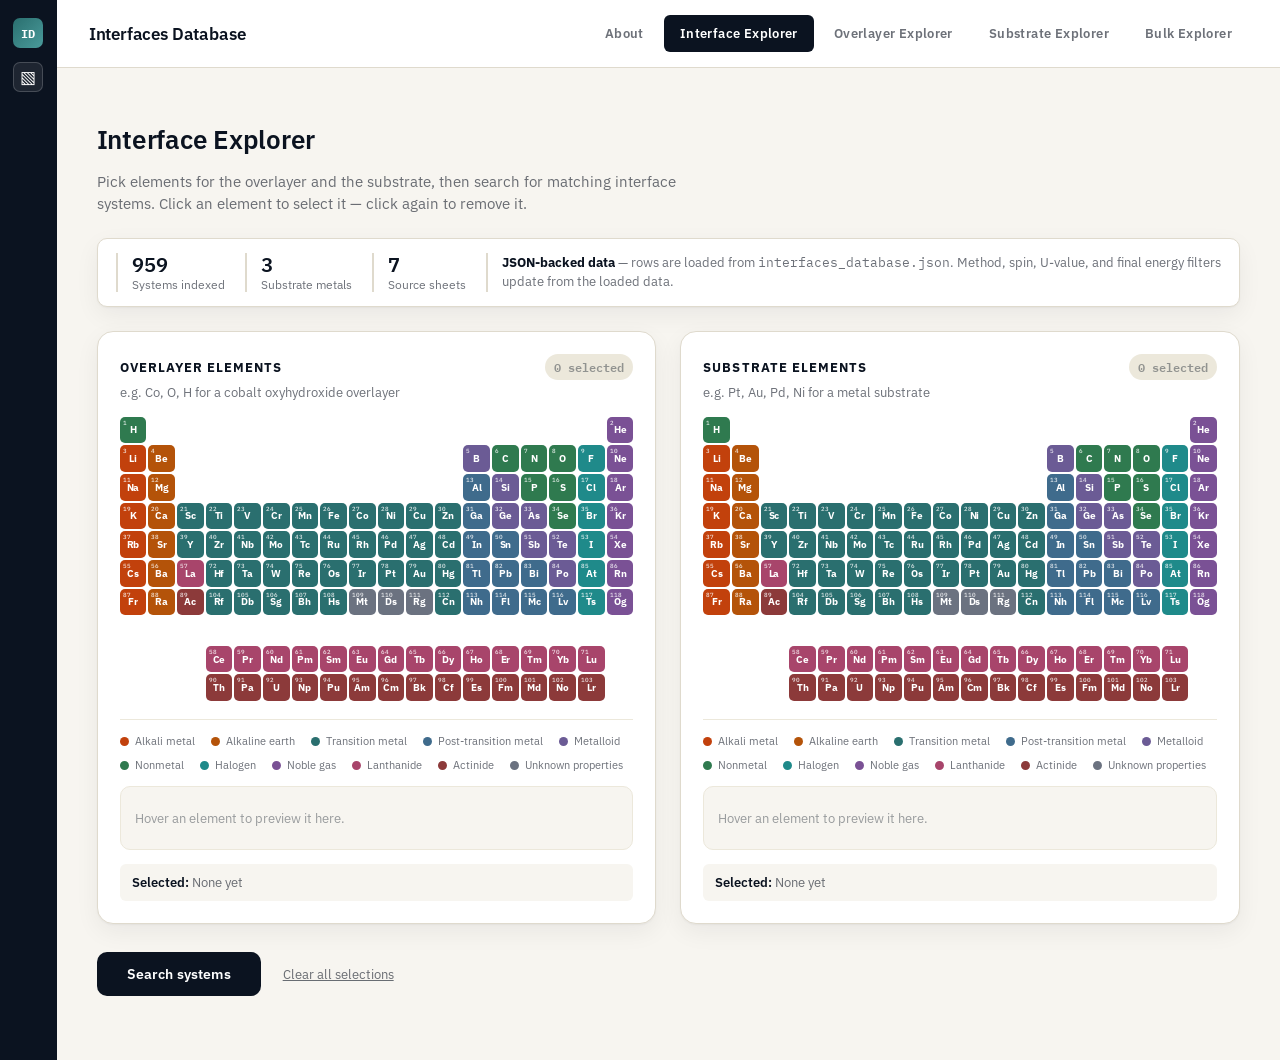
==== commit 6081a717: "Add files via upload" ====
--- a/index.html
+++ b/index.html
@@ -43,7 +43,7 @@
           and an interactive structure preview.
         </p>
         <p>
-          This version loads real calculation rows from <code>dft-interface-database-export.csv</code>, so the matching table, filters, and detail pages use your exported interface database data.
+          This version loads real calculation rows from <code>interfaces_database.json</code>, so the matching table, filters, detail pages, bulk references, and graph use one JSON-backed data source.
         </p>
       </div>
     </section>
@@ -69,7 +69,7 @@
           <span class="snapshot-label">Source sheets</span>
         </div>
         <div class="snapshot-tip">
-          <strong>CSV-backed data</strong> — rows are loaded from <span class="mono">dft-interface-database-export.csv</span>. Method, spin, U-value, and final energy filters update from the loaded data.
+          <strong>JSON-backed data</strong> — rows are loaded from <span class="mono">interfaces_database.json</span>. Method, spin, U-value, and final energy filters update from the loaded data.
         </div>
       </div>
 
@@ -179,11 +179,11 @@
 
     <section id="bulkExplorerPage" class="page hidden explorer-page">
       <h1>Bulk Explorer</h1>
-      <p class="subtitle">Pick elements from one periodic table to find rows connected to bulk, reference, formula, or material composition data.</p>
+      <p class="subtitle">Pick elements from one periodic table to find bulk/reference entries and composition-related rows.</p>
       <div class="snapshot-strip">
         <div class="snapshot-stat"><span class="snapshot-value" id="statBulkSystems">0</span><span class="snapshot-label">Bulk-related entries</span></div>
         <div class="snapshot-stat"><span class="snapshot-value" id="statBulkElements">0</span><span class="snapshot-label">Elements indexed</span></div>
-        <div class="snapshot-tip"><strong>Single-table search</strong> — this currently uses the CSV composition fields. If you later add true bulk rows, this page will show them through the same result table.</div>
+        <div class="snapshot-tip"><strong>Single-table search</strong> — this uses JSON bulk references plus any bulk rows in the database export.</div>
       </div>
       <div class="single-search-grid">
         <div class="search-panel">
@@ -305,7 +305,7 @@
             <div class="crystal-box viewer-help-card">
               <div>
                 <strong>Interactive 3D viewer</strong>
-                <p>Drag to rotate and right-click drag to pan. The viewer first tries to load the real POSCAR file listed in the CSV; if that file is not available to the website, it uses a clearly labeled generated preview from the CSV metadata.</p>
+                <p>Drag to rotate and right-click drag to pan. The viewer first tries to load the real POSCAR file listed in the JSON; if that file is not available to the website, it uses a clearly labeled generated preview from the database metadata.</p>
               </div>
               <div class="viewer-style-actions">
                 <button onclick="setViewerStyle('sphere')">Spheres</button>
@@ -320,7 +320,7 @@
               <div class="graph-card-head">
                 <div>
                   <h3>Eform vs ratio</h3>
-                  <p id="eformGraphSubtitle">U = 5 eV, FM, vdW-DF on Pt(111). Points are loaded from <code>eform_vs_ratio_data.json</code>.</p>
+                  <p id="eformGraphSubtitle">U = 5 eV, FM, vdW-DF on Pt(111). Points and bulk references are loaded from <code>interfaces_database.json</code>.</p>
                 </div>
                 <div class="graph-controls" aria-label="Eform graph controls">
                   <button type="button" class="graph-filter active" data-material="all" onclick="setEformGraphMaterial('all')">All</button>
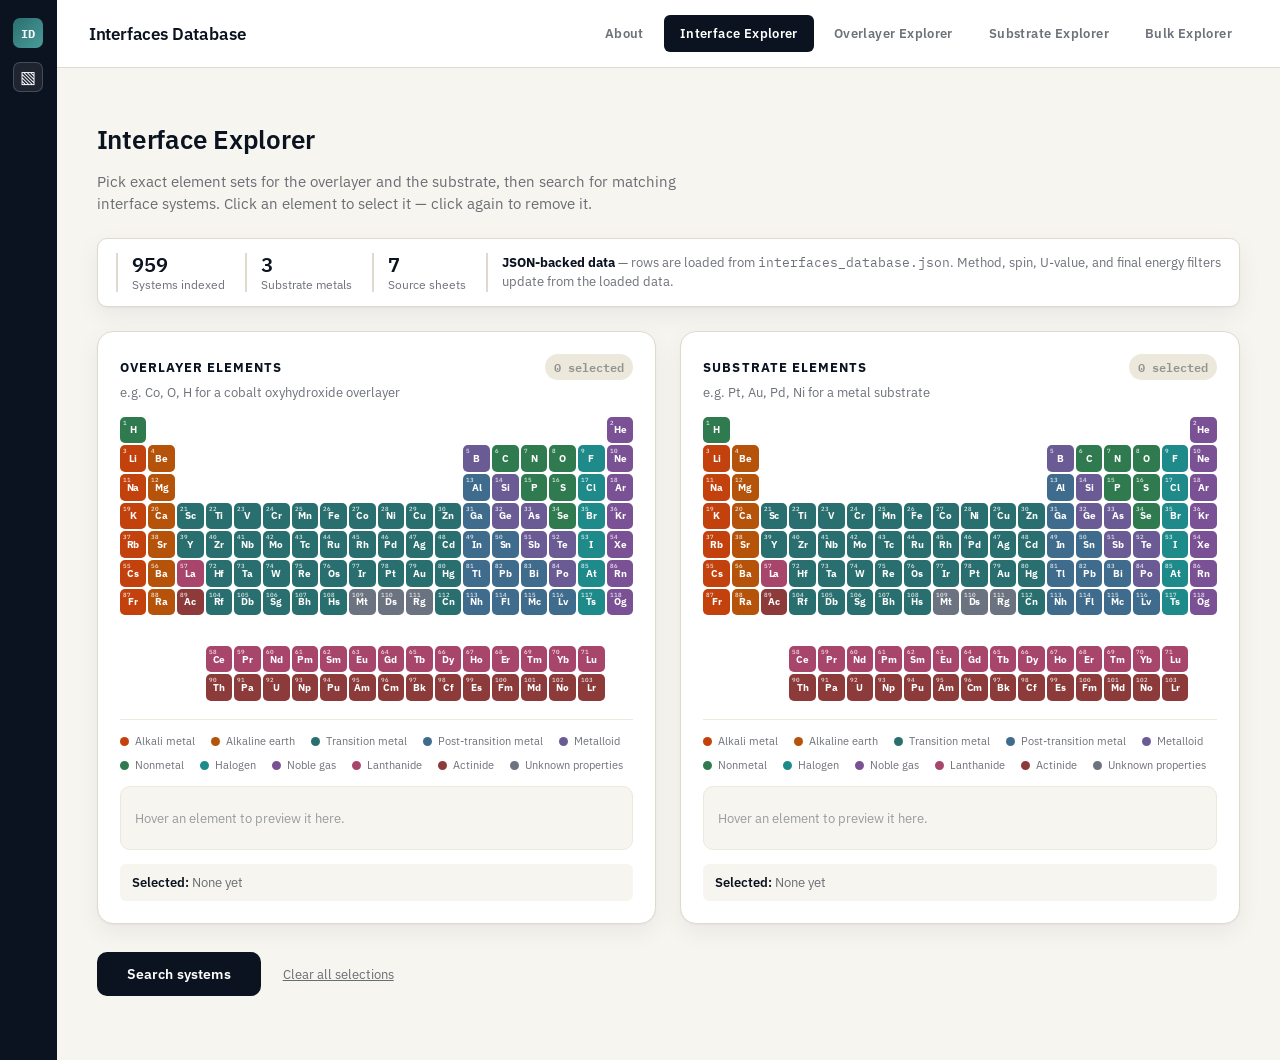
==== commit 9ddfd1f4: "Add files via upload" ====
--- a/index.html
+++ b/index.html
@@ -51,7 +51,7 @@
     <section id="searchPage" class="page">
       <h1>Interface Explorer</h1>
       <p class="subtitle">
-        Pick elements for the overlayer and the substrate, then search for matching interface systems.
+        Pick exact element sets for the overlayer and the substrate, then search for matching interface systems.
         Click an element to select it — click again to remove it.
       </p>
 
@@ -131,7 +131,7 @@
 
     <section id="overlayerExplorerPage" class="page hidden explorer-page">
       <h1>Overlayer Explorer</h1>
-      <p class="subtitle">Pick elements from one periodic table to find database entries whose overlayer contains those elements.</p>
+      <p class="subtitle">Pick elements from one periodic table to find database entries whose overlayer contains exactly those elements.</p>
       <div class="snapshot-strip">
         <div class="snapshot-stat"><span class="snapshot-value" id="statOverlayerSystems">0</span><span class="snapshot-label">Overlayer entries</span></div>
         <div class="snapshot-stat"><span class="snapshot-value" id="statOverlayerElements">0</span><span class="snapshot-label">Overlayer elements</span></div>
@@ -155,7 +155,7 @@
 
     <section id="substrateExplorerPage" class="page hidden explorer-page">
       <h1>Substrate Explorer</h1>
-      <p class="subtitle">Pick substrate elements from one periodic table to find supported-interface entries on those metals.</p>
+      <p class="subtitle">Pick substrate elements from one periodic table to find supported-interface entries on exactly those metals.</p>
       <div class="snapshot-strip">
         <div class="snapshot-stat"><span class="snapshot-value" id="statSubstrateSystems">0</span><span class="snapshot-label">Substrate entries</span></div>
         <div class="snapshot-stat"><span class="snapshot-value" id="statSubstrateElements">0</span><span class="snapshot-label">Substrate elements</span></div>
@@ -179,7 +179,7 @@
 
     <section id="bulkExplorerPage" class="page hidden explorer-page">
       <h1>Bulk Explorer</h1>
-      <p class="subtitle">Pick elements from one periodic table to find bulk/reference entries and composition-related rows.</p>
+      <p class="subtitle">Pick exact element sets from one periodic table to find bulk/reference entries and composition-related rows.</p>
       <div class="snapshot-strip">
         <div class="snapshot-stat"><span class="snapshot-value" id="statBulkSystems">0</span><span class="snapshot-label">Bulk-related entries</span></div>
         <div class="snapshot-stat"><span class="snapshot-value" id="statBulkElements">0</span><span class="snapshot-label">Elements indexed</span></div>
--- a/style.css
+++ b/style.css
@@ -1657,3 +1657,62 @@
     width: 100%;
   }
 }
+
+.viewer-notice {
+  position: absolute;
+  left: 12px;
+  right: 12px;
+  bottom: 10px;
+  padding: 7px 9px;
+  border-radius: var(--radius-sm);
+  background: rgba(255, 255, 255, 0.86);
+  border: 1px solid var(--line-soft);
+  color: var(--ink-60);
+  font-size: 11px;
+  line-height: 1.35;
+  z-index: 4;
+}
+
+/* Eform graph empty/fallback state */
+.graph-empty-box {
+  min-height: 300px;
+  border: 1px dashed var(--line);
+  border-radius: var(--radius-lg);
+  background: var(--paper);
+  color: var(--ink-60);
+  display: flex;
+  align-items: center;
+  justify-content: center;
+  gap: 18px;
+  padding: 28px;
+  text-align: left;
+}
+
+.graph-empty-box strong {
+  display: block;
+  color: var(--ink);
+  font-size: 16px;
+  margin-bottom: 6px;
+}
+
+.graph-empty-box p {
+  margin: 0;
+  max-width: 560px;
+  line-height: 1.5;
+  font-size: 13px;
+}
+
+.graph-empty-icon {
+  width: 46px;
+  height: 46px;
+  border-radius: 14px;
+  background: var(--line-soft);
+  color: var(--ink-40);
+  display: flex;
+  align-items: center;
+  justify-content: center;
+  font-family: "IBM Plex Mono", monospace;
+  font-size: 24px;
+  font-weight: 700;
+  flex-shrink: 0;
+}
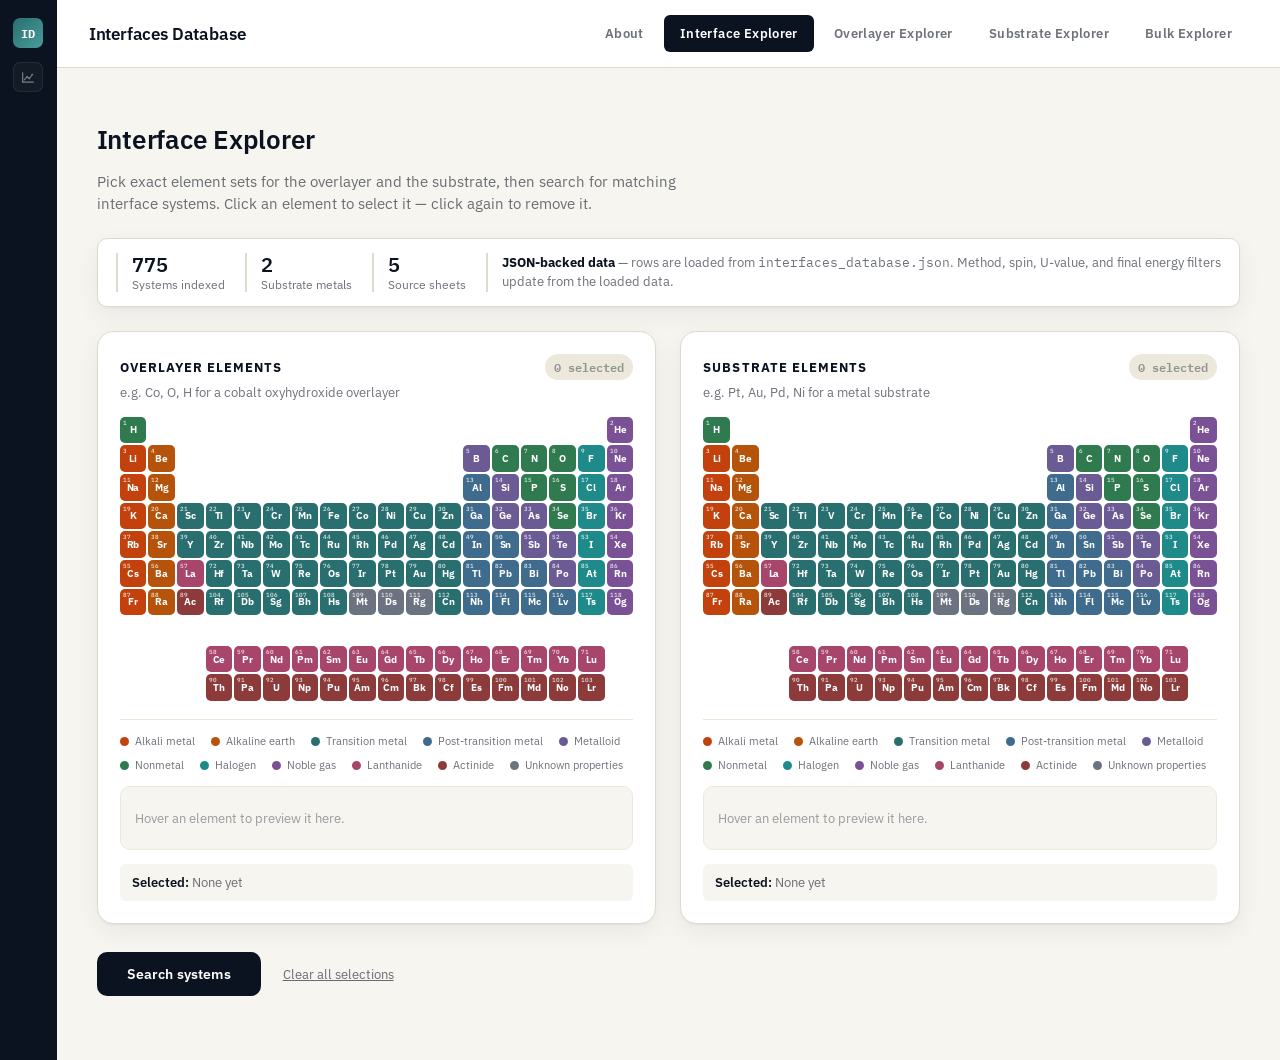
==== commit ad1d93c7: "Rename index (1).html to index.html" ====
--- a/index.html
+++ b/index.html
@@ -11,8 +11,15 @@
 <body>
   <aside class="left-sidebar" aria-label="Interfaces Database">
     <div class="sidebar-mark" title="Interfaces Database">ID</div>
-    <button class="sidebar-graph-button" type="button" title="Go to Eform graph" aria-label="Go to Eform graph" onmouseenter="goToEformGraph()" onclick="goToEformGraph()">
-      <span class="sidebar-graph-icon" aria-hidden="true">▧</span>
+    <button class="sidebar-graph-button" type="button" title="Go to Eform graph" aria-label="Go to Eform graph" onclick="goToEformGraph()">
+      <svg class="sidebar-graph-icon" aria-hidden="true" viewBox="0 0 24 24" fill="none" xmlns="http://www.w3.org/2000/svg">
+        <path d="M4 19V5" stroke="currentColor" stroke-width="1.8" stroke-linecap="round"/>
+        <path d="M4 19H20" stroke="currentColor" stroke-width="1.8" stroke-linecap="round"/>
+        <path d="M6.5 15.5L10.5 11L14 13.5L18.5 7.5" stroke="currentColor" stroke-width="1.8" stroke-linecap="round" stroke-linejoin="round"/>
+        <circle cx="10.5" cy="11" r="1.3" fill="currentColor"/>
+        <circle cx="14" cy="13.5" r="1.3" fill="currentColor"/>
+        <circle cx="18.5" cy="7.5" r="1.3" fill="currentColor"/>
+      </svg>
       <span class="sidebar-tooltip">Eform graph</span>
     </button>
   </aside>
--- a/style.css
+++ b/style.css
@@ -1494,9 +1494,21 @@
 }
 
 .sidebar-graph-icon {
-  font-family: "IBM Plex Mono", monospace;
-  font-size: 17px;
-  line-height: 1;
+  width: 17px;
+  height: 17px;
+  display: block;
+  color: white;
+}
+
+.sidebar-graph-button.is-disabled {
+  cursor: not-allowed;
+  opacity: 0.45;
+}
+
+.sidebar-graph-button.is-disabled:hover {
+  background: rgba(255, 255, 255, 0.08);
+  border-color: rgba(255, 255, 255, 0.18);
+  transform: none;
 }
 
 .sidebar-tooltip {
@@ -1615,10 +1627,25 @@
 .graph-point { stroke: white; stroke-width: 2; cursor: pointer; }
 .graph-point-wrap.is-current .graph-point { stroke: var(--ink); stroke-width: 3; }
 .graph-point-wrap:focus .graph-point { stroke: var(--rust); stroke-width: 3; }
-
-.series-nio2h2 { stroke: #6b5b95; fill: #6b5b95; }
-.series-nioh { stroke: #2a6f6f; fill: #2a6f6f; }
-.series-nio { stroke: #c2410c; fill: #c2410c; }
+.graph-point-label {
+  font-family: "IBM Plex Mono", monospace;
+  font-size: 10px;
+  fill: var(--ink-60);
+  text-anchor: middle;
+  pointer-events: none;
+}
+.graph-point-wrap.is-current .graph-point-label {
+  fill: var(--ink);
+  font-weight: 700;
+}
+
+.series-nio2h2 { stroke: #6b5b95; }
+.series-nioh { stroke: #2a6f6f; }
+.series-nio { stroke: #c2410c; }
+
+.graph-point.series-nio2h2 { fill: #6b5b95; }
+.graph-point.series-nioh { fill: #2a6f6f; }
+.graph-point.series-nio { fill: #c2410c; }
 
 .graph-legend {
   display: flex;
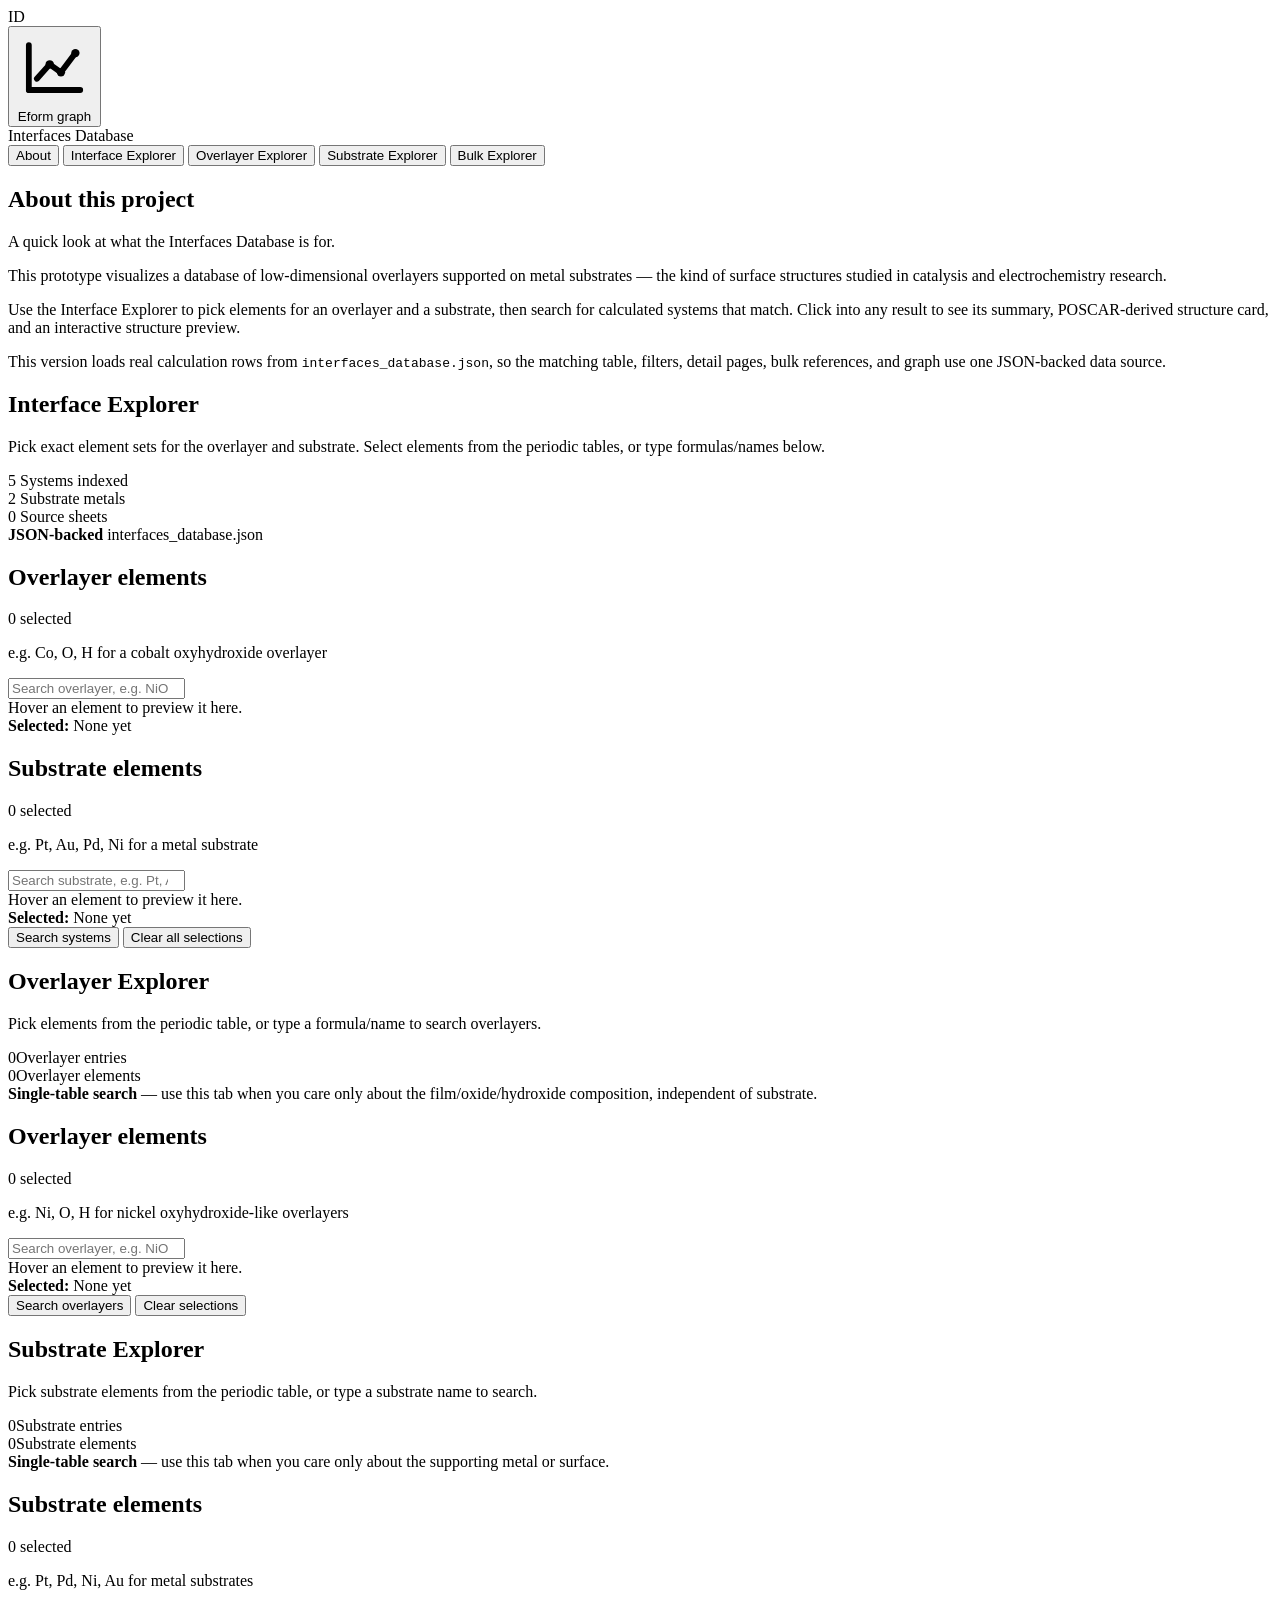
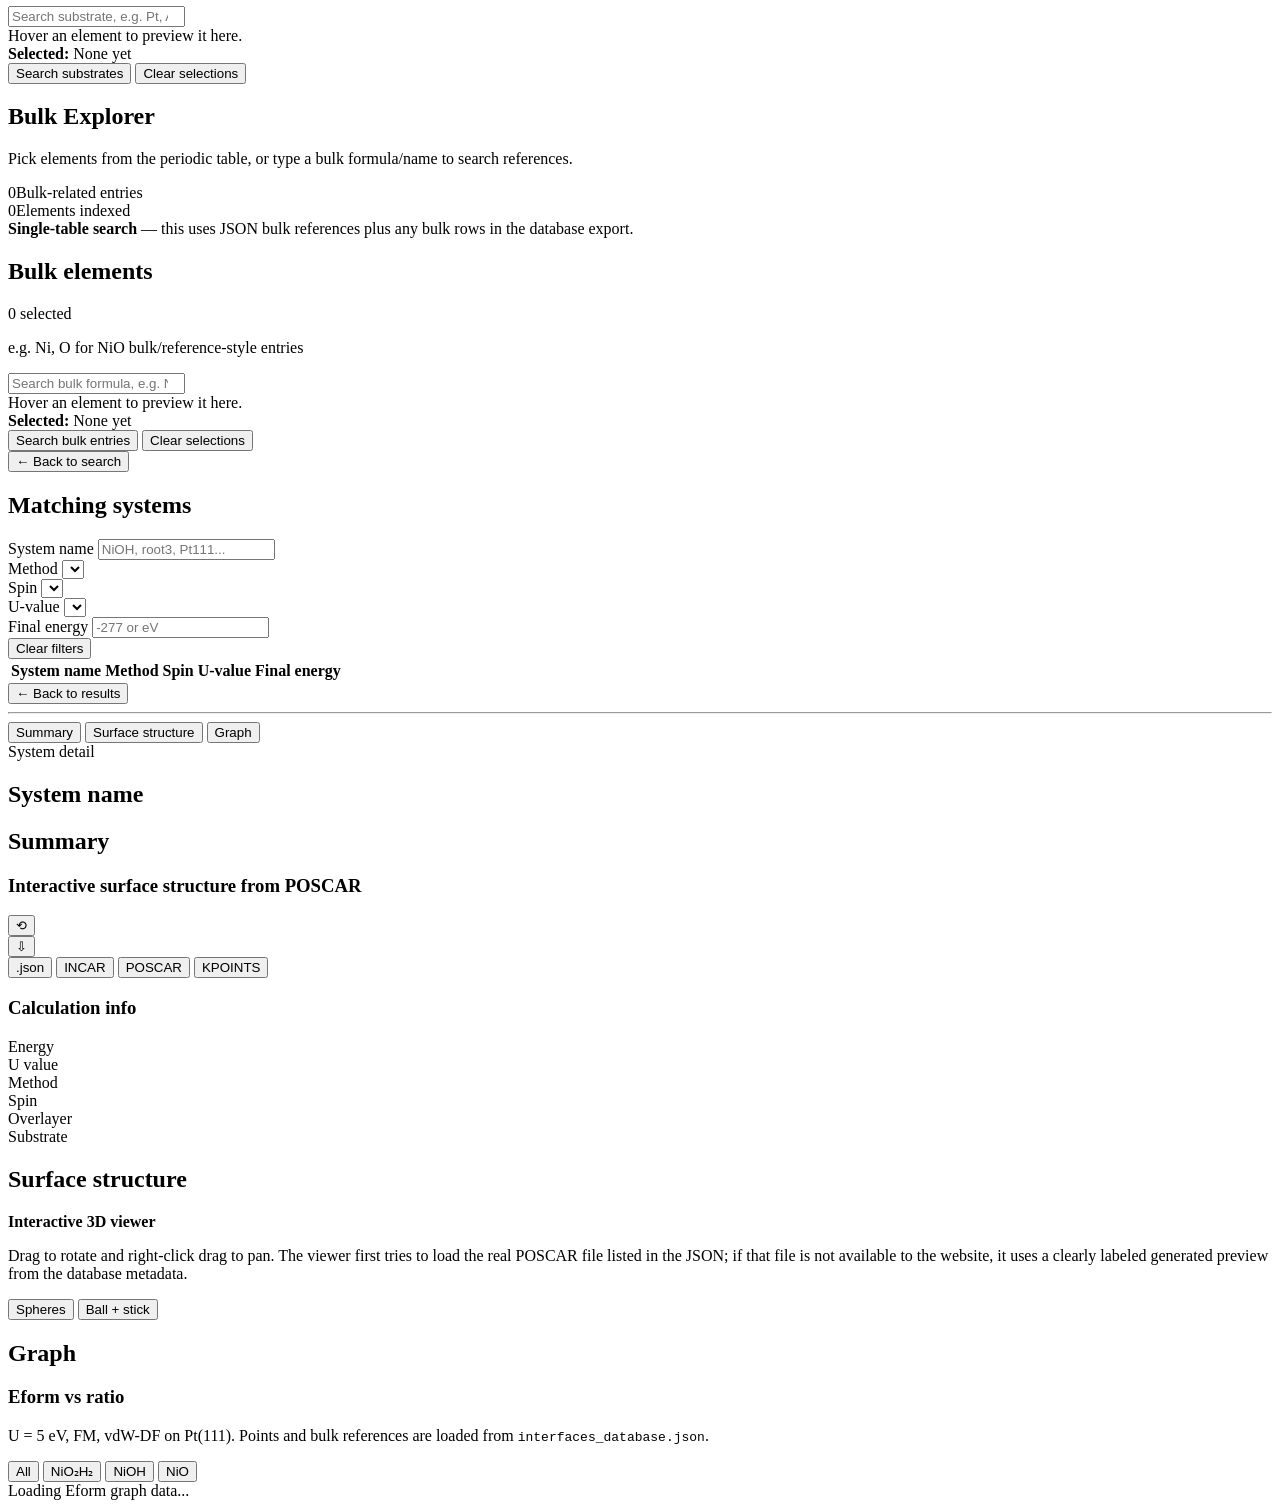
==== commit f19dd3ed: "Rename index_updated.html to index.html" ====
--- a/index.html
+++ b/index.html
@@ -57,12 +57,11 @@
 
     <section id="searchPage" class="page">
       <h1>Interface Explorer</h1>
-      <p class="subtitle">
-        Pick exact element sets for the overlayer and the substrate, then search for matching interface systems.
-        Click an element to select it — click again to remove it.
-      </p>
-
-      <div class="snapshot-strip">
+      <div class="page-intro-row">
+        <p class="subtitle compact-subtitle">Pick exact element sets for the overlayer and substrate. Select elements from the periodic tables, or type formulas/names below.</p>
+      </div>
+
+      <div class="snapshot-strip compact-snapshot">
         <div class="snapshot-stat">
           <span class="snapshot-value" id="statSystems">5</span>
           <span class="snapshot-label">Systems indexed</span>
@@ -76,7 +75,7 @@
           <span class="snapshot-label">Source sheets</span>
         </div>
         <div class="snapshot-tip">
-          <strong>JSON-backed data</strong> — rows are loaded from <span class="mono">interfaces_database.json</span>. Method, spin, U-value, and final energy filters update from the loaded data.
+          <strong>JSON-backed</strong> <span class="mono">interfaces_database.json</span>
         </div>
       </div>
 
@@ -87,6 +86,7 @@
             <span id="overlayerBadge" class="panel-badge empty">0 selected</span>
           </div>
           <p class="hint">e.g. Co, O, H for a cobalt oxyhydroxide overlayer</p>
+          <input id="overlayerTextSearch" class="explorer-text-search" type="search" placeholder="Search overlayer, e.g. NiO, NiOH, CoOOH" aria-label="Search overlayer by text or formula" />
 
           <div class="periodic-table-wrap">
             <div id="overlayerTable" class="periodic-table" role="group" aria-label="Overlayer element picker"></div>
@@ -111,6 +111,7 @@
             <span id="substrateBadge" class="panel-badge empty">0 selected</span>
           </div>
           <p class="hint">e.g. Pt, Au, Pd, Ni for a metal substrate</p>
+          <input id="substrateTextSearch" class="explorer-text-search" type="search" placeholder="Search substrate, e.g. Pt, Au, Pt111" aria-label="Search substrate by text or formula" />
 
           <div class="periodic-table-wrap">
             <div id="substrateTable" class="periodic-table" role="group" aria-label="Substrate element picker"></div>
@@ -138,8 +139,8 @@
 
     <section id="overlayerExplorerPage" class="page hidden explorer-page">
       <h1>Overlayer Explorer</h1>
-      <p class="subtitle">Pick elements from one periodic table to find database entries whose overlayer contains exactly those elements.</p>
-      <div class="snapshot-strip">
+      <p class="subtitle compact-subtitle">Pick elements from the periodic table, or type a formula/name to search overlayers.</p>
+      <div class="snapshot-strip compact-snapshot">
         <div class="snapshot-stat"><span class="snapshot-value" id="statOverlayerSystems">0</span><span class="snapshot-label">Overlayer entries</span></div>
         <div class="snapshot-stat"><span class="snapshot-value" id="statOverlayerElements">0</span><span class="snapshot-label">Overlayer elements</span></div>
         <div class="snapshot-tip"><strong>Single-table search</strong> — use this tab when you care only about the film/oxide/hydroxide composition, independent of substrate.</div>
@@ -148,6 +149,7 @@
         <div class="search-panel">
           <div class="search-panel-head"><h2>Overlayer elements</h2><span id="overlayerExplorerBadge" class="panel-badge empty">0 selected</span></div>
           <p class="hint">e.g. Ni, O, H for nickel oxyhydroxide-like overlayers</p>
+          <input id="overlayerExplorerTextSearch" class="explorer-text-search" type="search" placeholder="Search overlayer, e.g. NiOH or MnOOH" aria-label="Search overlayer explorer by text or formula" />
           <div class="periodic-table-wrap"><div id="overlayerExplorerTable" class="periodic-table" role="group" aria-label="Overlayer explorer element picker"></div></div>
           <div id="overlayerExplorerLegend" class="table-legend"></div>
           <div id="overlayerExplorerPreview" class="element-preview is-empty">Hover an element to preview it here.</div>
@@ -162,8 +164,8 @@
 
     <section id="substrateExplorerPage" class="page hidden explorer-page">
       <h1>Substrate Explorer</h1>
-      <p class="subtitle">Pick substrate elements from one periodic table to find supported-interface entries on exactly those metals.</p>
-      <div class="snapshot-strip">
+      <p class="subtitle compact-subtitle">Pick substrate elements from the periodic table, or type a substrate name to search.</p>
+      <div class="snapshot-strip compact-snapshot">
         <div class="snapshot-stat"><span class="snapshot-value" id="statSubstrateSystems">0</span><span class="snapshot-label">Substrate entries</span></div>
         <div class="snapshot-stat"><span class="snapshot-value" id="statSubstrateElements">0</span><span class="snapshot-label">Substrate elements</span></div>
         <div class="snapshot-tip"><strong>Single-table search</strong> — use this tab when you care only about the supporting metal or surface.</div>
@@ -172,6 +174,7 @@
         <div class="search-panel">
           <div class="search-panel-head"><h2>Substrate elements</h2><span id="substrateExplorerBadge" class="panel-badge empty">0 selected</span></div>
           <p class="hint">e.g. Pt, Pd, Ni, Au for metal substrates</p>
+          <input id="substrateExplorerTextSearch" class="explorer-text-search" type="search" placeholder="Search substrate, e.g. Pt, Au, Pt100" aria-label="Search substrate explorer by text or formula" />
           <div class="periodic-table-wrap"><div id="substrateExplorerTable" class="periodic-table" role="group" aria-label="Substrate explorer element picker"></div></div>
           <div id="substrateExplorerLegend" class="table-legend"></div>
           <div id="substrateExplorerPreview" class="element-preview is-empty">Hover an element to preview it here.</div>
@@ -186,8 +189,8 @@
 
     <section id="bulkExplorerPage" class="page hidden explorer-page">
       <h1>Bulk Explorer</h1>
-      <p class="subtitle">Pick exact element sets from one periodic table to find bulk/reference entries and composition-related rows.</p>
-      <div class="snapshot-strip">
+      <p class="subtitle compact-subtitle">Pick elements from the periodic table, or type a bulk formula/name to search references.</p>
+      <div class="snapshot-strip compact-snapshot">
         <div class="snapshot-stat"><span class="snapshot-value" id="statBulkSystems">0</span><span class="snapshot-label">Bulk-related entries</span></div>
         <div class="snapshot-stat"><span class="snapshot-value" id="statBulkElements">0</span><span class="snapshot-label">Elements indexed</span></div>
         <div class="snapshot-tip"><strong>Single-table search</strong> — this uses JSON bulk references plus any bulk rows in the database export.</div>
@@ -196,6 +199,7 @@
         <div class="search-panel">
           <div class="search-panel-head"><h2>Bulk elements</h2><span id="bulkExplorerBadge" class="panel-badge empty">0 selected</span></div>
           <p class="hint">e.g. Ni, O for NiO bulk/reference-style entries</p>
+          <input id="bulkExplorerTextSearch" class="explorer-text-search" type="search" placeholder="Search bulk formula, e.g. NiO, NiOH, NiO2H2" aria-label="Search bulk explorer by text or formula" />
           <div class="periodic-table-wrap"><div id="bulkExplorerTable" class="periodic-table" role="group" aria-label="Bulk explorer element picker"></div></div>
           <div id="bulkExplorerLegend" class="table-legend"></div>
           <div id="bulkExplorerPreview" class="element-preview is-empty">Hover an element to preview it here.</div>
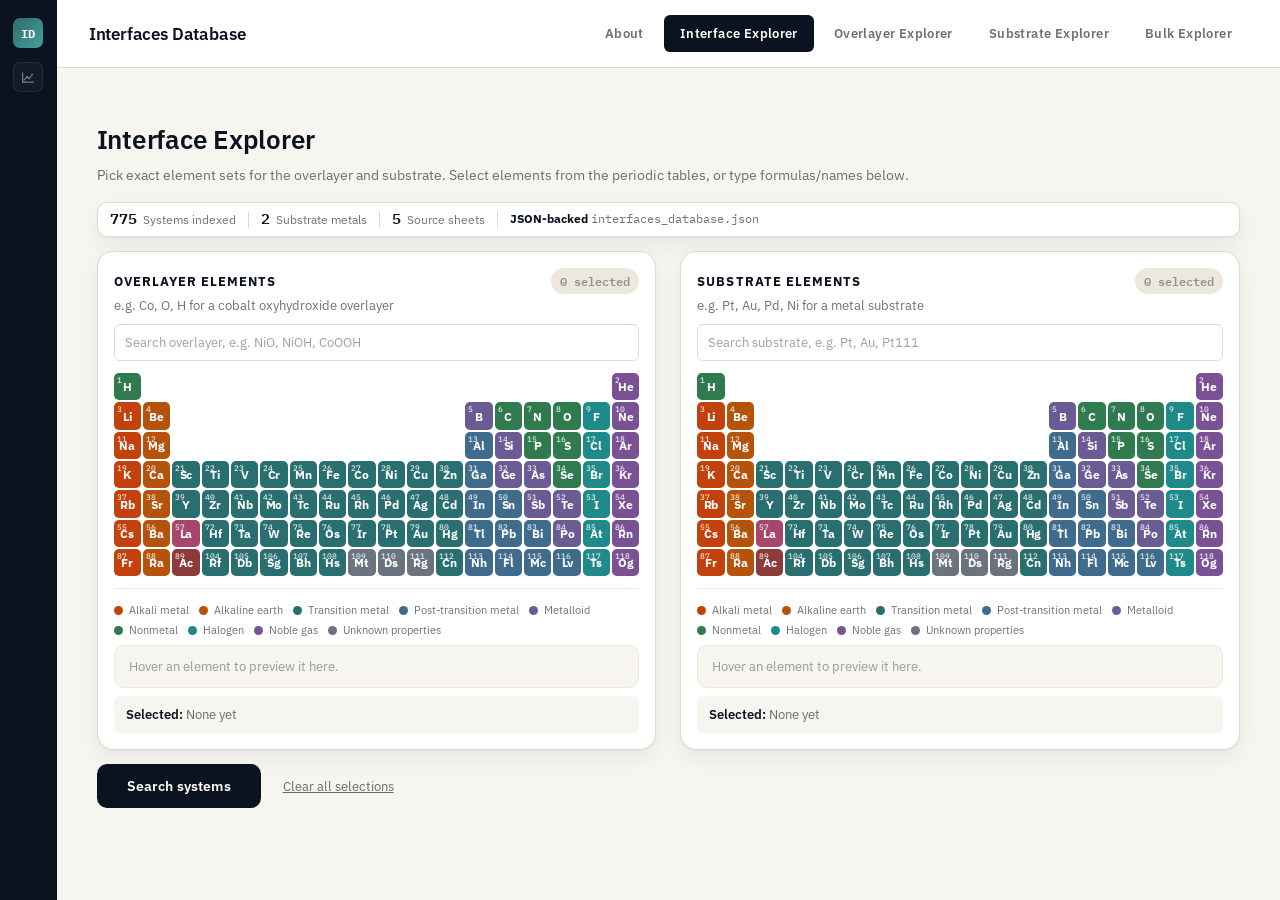
==== commit 25c7accb: "Add files via upload" ====
--- a/index.html
+++ b/index.html
@@ -50,7 +50,7 @@
           and an interactive structure preview.
         </p>
         <p>
-          This version loads real calculation rows from <code>interfaces_database.json</code>, so the matching table, filters, detail pages, bulk references, and graph use one JSON-backed data source.
+          This GitHub preview loads calculation entries directly from <code>interfaces_database.json</code>. Each result opens as a material entry with structure-style cards, energy, magnetism, INCAR/KPOINTS settings, graph data, and source provenance when available.
         </p>
       </div>
     </section>
@@ -267,12 +267,16 @@
           <button class="back-link" onclick="showPage('resultsPage')">&larr; Back to results</button>
           <hr />
           <button onclick="scrollToSection('summarySection')">Summary</button>
-          <button onclick="scrollToSection('structureSection')">Surface structure</button>
+          <button onclick="scrollToSection('structureSection')">Structure</button>
+          <button onclick="scrollToSection('interfaceSection')">Interface info</button>
+          <button onclick="scrollToSection('propertiesSection')">Properties</button>
           <button onclick="scrollToSection('graphSection')">Graph</button>
+          <button onclick="scrollToSection('inputSection')">Input files</button>
+          <button onclick="scrollToSection('atomicSitesSection')">Atomic sites</button>
         </aside>
 
         <main class="detail-content">
-          <div class="detail-eyebrow">System detail</div>
+          <div class="detail-eyebrow">Material entry</div>
           <h1 id="detailTitle">System name</h1>
 
           <section id="summarySection">
@@ -280,7 +284,7 @@
             <div class="summary-grid">
               <div class="summary-card large-card">
                 <div class="card-title-row">
-                  <h3>Interactive surface structure from POSCAR</h3>
+                  <h3>Interactive structure from JSON/POSCAR</h3>
                   <div class="viewer-actions" aria-label="Structure viewer actions">
                     <button title="Return structure to original view" onclick="resetViewerCamera()" aria-label="Return structure to original view">⟲</button>
                     <div class="file-menu">
@@ -301,7 +305,13 @@
 
               <div class="summary-card">
                 <h3>Calculation info</h3>
+                <div class="info-row"><span class="info-label">Formula</span><span class="info-value" id="detailFormula"></span></div>
+                <div class="info-row"><span class="info-label">Elements</span><span class="info-value" id="detailElements"></span></div>
+                <div class="info-row"><span class="info-label">Atoms</span><span class="info-value" id="detailAtomCount"></span></div>
                 <div class="info-row"><span class="info-label">Energy</span><span class="info-value" id="detailEnergy"></span></div>
+                <div class="info-row"><span class="info-label">Energy/atom</span><span class="info-value" id="detailEnergyPerAtom"></span></div>
+                <div class="info-row"><span class="info-label">Magnetization</span><span class="info-value" id="detailMagnetization"></span></div>
+                <div class="info-row"><span class="info-label">Max force</span><span class="info-value" id="detailMaxForce"></span></div>
                 <div class="info-row"><span class="info-label">U value</span><span class="info-value" id="detailU"></span></div>
                 <div class="info-row"><span class="info-label">Method</span><span class="info-value" id="detailMethod"></span></div>
                 <div class="info-row"><span class="info-label">Spin</span><span class="info-value" id="detailSpin"></span></div>
@@ -311,12 +321,26 @@
             </div>
           </section>
 
+          <section id="interfaceSection">
+            <h2>Interface information</h2>
+            <div class="entry-card-grid mp-card-grid">
+              <div class="entry-card">
+                <h3>System metadata</h3>
+                <div id="interfaceInfoPanel" class="entry-kv-table"></div>
+              </div>
+              <div class="entry-card">
+                <h3>Composition</h3>
+                <div id="compositionPanel" class="entry-kv-table"></div>
+              </div>
+            </div>
+          </section>
+
           <section id="structureSection">
             <h2>Surface structure</h2>
             <div class="crystal-box viewer-help-card">
               <div>
                 <strong>Interactive 3D viewer</strong>
-                <p>Drag to rotate and right-click drag to pan. The viewer first tries to load the real POSCAR file listed in the JSON; if that file is not available to the website, it uses a clearly labeled generated preview from the database metadata.</p>
+                <p>Drag to rotate and right-click drag to pan. The viewer loads a POSCAR generated from the JSON structure when available.</p>
               </div>
               <div class="viewer-style-actions">
                 <button onclick="setViewerStyle('sphere')">Spheres</button>
@@ -324,6 +348,35 @@
               </div>
             </div>
           </section>
+
+
+          <section id="propertiesSection">
+            <h2>Computed properties</h2>
+            <div class="entry-card-grid lattice-side-by-side">
+              <div class="entry-card">
+                <h3>Lattice parameters</h3>
+                <div id="latticePanel" class="entry-kv-table"></div>
+              </div>
+              <div class="entry-card">
+                <h3>Lattice matrix</h3>
+                <pre id="latticeMatrix" class="entry-code-small">No lattice matrix available.</pre>
+              </div>
+              <div class="entry-card atomic-sites-card">
+                <h3>Atomic sites</h3>
+                <p class="site-table-note">Shows element, fractional coordinates, Cartesian coordinates, and final force when available from the JSON.</p>
+                <div id="atomicSitesPanel" class="atomic-sites-table-wrap"></div>
+              </div>
+              <div class="entry-card">
+                <h3>Energy / force properties</h3>
+                <div id="energyPanel" class="entry-kv-table"></div>
+              </div>
+              <div class="entry-card">
+                <h3>Property origins</h3>
+                <div id="propertyOriginsPanel" class="property-origin-list"></div>
+              </div>
+            </div>
+          </section>
+
 
           <section id="graphSection">
             <h2>Graph</h2>
@@ -346,7 +399,28 @@
             </div>
           </section>
 
-        </main>
+          <section id="inputSection">
+            <h2>Input files and calculation settings</h2>
+            <div class="entry-card-grid mp-card-grid">
+              <div class="entry-card">
+                <h3>VASP settings</h3>
+                <div id="vaspSettingsPanel" class="entry-kv-table"></div>
+              </div>
+              <div class="entry-card">
+                <h3>KPOINTS / Source files</h3>
+                <div id="sourceFilesPanel" class="entry-kv-table"></div>
+              </div>
+            </div>
+            <details class="entry-details-block">
+              <summary>Show INCAR</summary>
+              <pre id="incarTextPanel" class="entry-code-small"></pre>
+            </details>
+            <details class="entry-details-block">
+              <summary>Show KPOINTS</summary>
+              <pre id="kpointsTextPanel" class="entry-code-small"></pre>
+            </details>
+          </section>
+</main>
       </div>
     </section>
   </div>
--- a/style.css
+++ b/style.css
@@ -0,0 +1,2175 @@
+/* ============================================================
+   Interfaces Database — design tokens
+   Palette: deep ink navy + warm paper + lab-teal accent
+   Type: IBM Plex Sans (UI) / IBM Plex Mono (data, atomic numbers)
+   ============================================================ */
+
+:root {
+  --ink: #0b1320;
+  --ink-soft: #16223a;
+  --paper: #f7f5f0;
+  --paper-raised: #ffffff;
+  --line: #dfdacd;
+  --line-soft: #ece8db;
+  --teal: #2a6f6f;
+  --teal-dark: #1f5454;
+  --teal-tint: #e4efef;
+  --rust: #c2410c;
+  --rust-tint: #fbe7da;
+  --ink-60: rgba(11, 19, 32, 0.6);
+  --ink-40: rgba(11, 19, 32, 0.4);
+
+  /* periodic table category colors */
+  --cat-alkali: #c2410c;
+  --cat-alkaline: #b45309;
+  --cat-transition: #2a6f6f;
+  --cat-post-transition: #3f6b8c;
+  --cat-metalloid: #6b5b95;
+  --cat-nonmetal: #2f7a4f;
+  --cat-halogen: #1f8a8a;
+  --cat-noble: #7a5195;
+  --cat-lanthanide: #a8456b;
+  --cat-actinide: #8c3a3a;
+  --cat-unknown: #6b7280;
+
+  --radius-sm: 6px;
+  --radius-md: 10px;
+  --radius-lg: 16px;
+
+  --shadow-card: 0 1px 2px rgba(11, 19, 32, 0.04), 0 8px 24px rgba(11, 19, 32, 0.06);
+  --shadow-card-hover: 0 2px 4px rgba(11, 19, 32, 0.06), 0 14px 32px rgba(11, 19, 32, 0.1);
+}
+
+* {
+  box-sizing: border-box;
+}
+
+body {
+  margin: 0;
+  font-family: "IBM Plex Sans", -apple-system, BlinkMacSystemFont, sans-serif;
+  background: var(--paper);
+  color: var(--ink);
+  display: flex;
+  -webkit-font-smoothing: antialiased;
+}
+
+:focus-visible {
+  outline: 2px solid var(--teal);
+  outline-offset: 2px;
+}
+
+button {
+  font-family: inherit;
+}
+
+code, .mono {
+  font-family: "IBM Plex Mono", "SF Mono", Consolas, monospace;
+}
+
+/* ============================================================
+   Left sidebar
+   ============================================================ */
+
+.left-sidebar {
+  width: 1.5cm;
+  min-height: 100vh;
+  background: var(--ink);
+  display: flex;
+  flex-direction: column;
+  align-items: center;
+  justify-content: flex-start;
+  gap: 14px;
+  padding-top: 18px;
+  flex-shrink: 0;
+}
+
+.sidebar-mark {
+  width: 30px;
+  height: 30px;
+  border-radius: 7px;
+  background: linear-gradient(135deg, var(--teal) 0%, #4a9b9b 100%);
+  display: flex;
+  align-items: center;
+  justify-content: center;
+  font-family: "IBM Plex Mono", monospace;
+  font-weight: 700;
+  font-size: 12px;
+  color: white;
+  flex-shrink: 0;
+}
+
+.snapshot-strip {
+  display: flex;
+  align-items: stretch;
+  gap: 20px;
+  margin-top: 22px;
+  padding: 14px 18px;
+  background: var(--paper-raised);
+  border: 1px solid var(--line);
+  border-radius: var(--radius-md);
+  box-shadow: var(--shadow-card);
+  flex-wrap: wrap;
+}
+
+.snapshot-stat {
+  display: flex;
+  flex-direction: column;
+  border-left: 2px solid var(--line);
+  padding-left: 14px;
+  flex-shrink: 0;
+}
+
+.snapshot-value {
+  font-family: "IBM Plex Mono", monospace;
+  font-size: 20px;
+  font-weight: 600;
+  color: var(--ink);
+  line-height: 1.1;
+}
+
+.snapshot-label {
+  font-size: 12px;
+  color: var(--ink-60);
+  margin-top: 2px;
+}
+
+.snapshot-tip {
+  font-size: 13px;
+  line-height: 1.5;
+  color: var(--ink-60);
+  border-left: 2px solid var(--line);
+  padding-left: 14px;
+  flex: 1;
+  min-width: 220px;
+  align-self: center;
+}
+
+.snapshot-tip strong {
+  color: var(--ink);
+}
+
+/* ============================================================
+   Main app shell
+   ============================================================ */
+
+.main-app {
+  flex: 1;
+  min-height: 100vh;
+  min-width: 0;
+}
+
+.top-nav {
+  height: 68px;
+  background: var(--paper-raised);
+  border-bottom: 1px solid var(--line);
+  display: flex;
+  align-items: center;
+  justify-content: space-between;
+  padding: 0 32px;
+  position: sticky;
+  top: 0;
+  z-index: 20;
+}
+
+.logo {
+  font-size: 17px;
+  font-weight: 600;
+  letter-spacing: -0.01em;
+}
+
+nav {
+  display: flex;
+  gap: 4px;
+}
+
+.nav-tab {
+  border: none;
+  background: transparent;
+  font-weight: 600;
+  font-size: 13px;
+  letter-spacing: 0.03em;
+  padding: 10px 16px;
+  cursor: pointer;
+  border-radius: var(--radius-sm);
+  color: var(--ink-60);
+  transition: background 0.15s, color 0.15s;
+}
+
+.nav-tab:hover {
+  background: var(--line-soft);
+  color: var(--ink);
+}
+
+.nav-tab.active {
+  background: var(--ink);
+  color: white;
+}
+
+.page {
+  padding: 32px 40px 64px;
+  max-width: 1440px;
+}
+
+.hidden {
+  display: none;
+}
+
+.subtitle {
+  color: var(--ink-60);
+  font-size: 15px;
+  max-width: 640px;
+  line-height: 1.5;
+}
+
+h1 {
+  font-size: 26px;
+  font-weight: 600;
+  letter-spacing: -0.01em;
+  margin-bottom: 6px;
+}
+
+/* ============================================================
+   About page
+   ============================================================ */
+
+.about-card {
+  background: var(--paper-raised);
+  border: 1px solid var(--line);
+  border-radius: var(--radius-lg);
+  padding: 32px;
+  margin-top: 24px;
+  max-width: 720px;
+  box-shadow: var(--shadow-card);
+}
+
+.about-card p {
+  line-height: 1.65;
+  color: var(--ink-60);
+}
+
+.about-card p + p {
+  margin-top: 12px;
+}
+
+/* ============================================================
+   Search page
+   ============================================================ */
+
+.search-grid {
+  display: grid;
+  grid-template-columns: 1fr 1fr;
+  gap: 24px;
+  margin-top: 24px;
+  align-items: start;
+}
+
+.search-panel {
+  background: var(--paper-raised);
+  padding: 22px;
+  border-radius: var(--radius-lg);
+  border: 1px solid var(--line);
+  box-shadow: var(--shadow-card);
+}
+
+.search-panel-head {
+  display: flex;
+  align-items: baseline;
+  justify-content: space-between;
+  gap: 12px;
+}
+
+.search-panel h2 {
+  margin: 0;
+  font-size: 13px;
+  font-weight: 700;
+  letter-spacing: 0.08em;
+  text-transform: uppercase;
+  color: var(--ink);
+}
+
+.panel-badge {
+  font-family: "IBM Plex Mono", monospace;
+  font-size: 12px;
+  color: var(--teal-dark);
+  background: var(--teal-tint);
+  padding: 3px 9px;
+  border-radius: 20px;
+  font-weight: 600;
+}
+
+.panel-badge.empty {
+  color: var(--ink-40);
+  background: var(--line-soft);
+}
+
+.hint {
+  color: var(--ink-60);
+  font-size: 13px;
+  margin: 4px 0 0;
+}
+
+.clear-link {
+  border: none;
+  background: none;
+  color: var(--ink-40);
+  font-size: 12px;
+  cursor: pointer;
+  text-decoration: underline;
+  padding: 0;
+  margin-left: 8px;
+}
+
+.clear-link:hover {
+  color: var(--rust);
+}
+
+/* --- Real periodic table --- */
+
+.periodic-table-wrap {
+  overflow-x: auto;
+  margin-top: 16px;
+  padding-bottom: 4px;
+}
+
+.periodic-table {
+  display: grid;
+  grid-template-columns: repeat(18, minmax(20px, 1fr));
+  grid-auto-rows: minmax(20px, 1fr);
+  gap: 2px;
+  min-width: 380px;
+}
+
+.element {
+  border: 1px solid transparent;
+  border-radius: 5px;
+  cursor: pointer;
+  font-weight: 600;
+  transition: transform 0.1s ease, box-shadow 0.1s ease;
+  position: relative;
+  padding: 2px;
+  aspect-ratio: 1 / 1;
+  display: flex;
+  align-items: center;
+  justify-content: center;
+  color: white;
+}
+
+.element:hover {
+  transform: translateY(-1px) scale(1.06);
+  box-shadow: 0 4px 10px rgba(11, 19, 32, 0.25);
+  z-index: 5;
+}
+
+.element.selected {
+  outline: 2px solid var(--ink);
+  outline-offset: 1px;
+  box-shadow: 0 0 0 3px var(--rust-tint);
+}
+
+.element.selected::after {
+  content: "";
+  position: absolute;
+  top: -3px;
+  right: -3px;
+  width: 9px;
+  height: 9px;
+  background: var(--rust);
+  border: 1.5px solid var(--paper-raised);
+  border-radius: 50%;
+}
+
+.element.dimmed {
+  opacity: 0.25;
+}
+
+.atomic-number {
+  position: absolute;
+  top: 1px;
+  left: 2px;
+  font-size: 6px;
+  font-weight: 500;
+  opacity: 0.85;
+  font-family: "IBM Plex Mono", monospace;
+}
+
+.element-symbol {
+  font-size: 10px;
+  font-weight: 700;
+  letter-spacing: -0.01em;
+}
+
+/* category colors */
+.element.cat-alkali-metal { background: var(--cat-alkali); }
+.element.cat-alkaline-earth { background: var(--cat-alkaline); }
+.element.cat-transition-metal { background: var(--cat-transition); }
+.element.cat-post-transition { background: var(--cat-post-transition); }
+.element.cat-metalloid { background: var(--cat-metalloid); }
+.element.cat-nonmetal { background: var(--cat-nonmetal); }
+.element.cat-halogen { background: var(--cat-halogen); }
+.element.cat-noble-gas { background: var(--cat-noble); }
+.element.cat-lanthanide { background: var(--cat-lanthanide); }
+.element.cat-actinide { background: var(--cat-actinide); }
+.element.cat-unknown { background: var(--cat-unknown); }
+
+/* table legend */
+
+.table-legend {
+  display: flex;
+  flex-wrap: wrap;
+  gap: 10px 16px;
+  margin-top: 14px;
+  padding-top: 14px;
+  border-top: 1px solid var(--line-soft);
+}
+
+.legend-item {
+  display: flex;
+  align-items: center;
+  gap: 6px;
+  font-size: 11px;
+  color: var(--ink-60);
+}
+
+.legend-dot {
+  width: 9px;
+  height: 9px;
+  border-radius: 50%;
+  flex-shrink: 0;
+}
+
+/* element preview tooltip-card */
+
+.element-preview {
+  margin-top: 14px;
+  min-height: 64px;
+  background: var(--paper);
+  border: 1px solid var(--line-soft);
+  border-radius: var(--radius-md);
+  padding: 12px 14px;
+  display: flex;
+  align-items: center;
+  gap: 14px;
+}
+
+.element-preview.is-empty {
+  color: var(--ink-40);
+  font-size: 13px;
+}
+
+.preview-symbol {
+  width: 40px;
+  height: 40px;
+  border-radius: 8px;
+  display: flex;
+  align-items: center;
+  justify-content: center;
+  color: white;
+  font-weight: 700;
+  font-size: 16px;
+  flex-shrink: 0;
+}
+
+.preview-details {
+  font-size: 13px;
+  line-height: 1.4;
+}
+
+.preview-details strong {
+  display: block;
+  font-size: 14px;
+}
+
+.preview-details span {
+  color: var(--ink-60);
+}
+
+.selected-box {
+  margin-top: 14px;
+  padding: 10px 12px;
+  background: var(--paper);
+  border-radius: var(--radius-sm);
+  font-size: 13px;
+  color: var(--ink-60);
+}
+
+.selected-box strong {
+  color: var(--ink);
+  font-weight: 600;
+}
+
+.selected-chip-list {
+  display: inline-flex;
+  flex-wrap: wrap;
+  gap: 6px;
+  margin-left: 4px;
+}
+
+.chip {
+  display: inline-flex;
+  align-items: center;
+  gap: 5px;
+  background: var(--ink);
+  color: white;
+  font-family: "IBM Plex Mono", monospace;
+  font-size: 12px;
+  font-weight: 600;
+  padding: 3px 6px 3px 9px;
+  border-radius: 20px;
+}
+
+.chip button {
+  border: none;
+  background: rgba(255, 255, 255, 0.2);
+  color: white;
+  width: 15px;
+  height: 15px;
+  border-radius: 50%;
+  cursor: pointer;
+  font-size: 11px;
+  line-height: 1;
+  display: flex;
+  align-items: center;
+  justify-content: center;
+  padding: 0;
+}
+
+.chip button:hover {
+  background: var(--rust);
+}
+
+.search-actions {
+  margin-top: 28px;
+  display: flex;
+  align-items: center;
+  gap: 16px;
+}
+
+.search-button {
+  padding: 13px 30px;
+  border: none;
+  background: var(--ink);
+  color: white;
+  border-radius: var(--radius-md);
+  font-size: 14px;
+  font-weight: 600;
+  letter-spacing: 0.01em;
+  cursor: pointer;
+  transition: background 0.15s, transform 0.1s;
+}
+
+.search-button:hover {
+  background: var(--teal-dark);
+}
+
+.search-button:active {
+  transform: scale(0.98);
+}
+
+.search-reset {
+  border: none;
+  background: none;
+  color: var(--ink-60);
+  font-size: 13px;
+  cursor: pointer;
+  text-decoration: underline;
+}
+
+.search-reset:hover {
+  color: var(--rust);
+}
+
+/* ============================================================
+   Results page
+   ============================================================ */
+
+.results-header {
+  display: flex;
+  align-items: baseline;
+  justify-content: space-between;
+  flex-wrap: wrap;
+  gap: 12px;
+}
+
+.results-count {
+  color: var(--ink-60);
+  font-size: 14px;
+}
+
+.results-count strong {
+  color: var(--ink);
+  font-family: "IBM Plex Mono", monospace;
+}
+
+.back-button {
+  margin-bottom: 20px;
+  padding: 9px 16px;
+  border: 1px solid var(--line);
+  background: var(--paper-raised);
+  border-radius: var(--radius-sm);
+  cursor: pointer;
+  font-size: 13px;
+  font-weight: 600;
+  color: var(--ink);
+  display: inline-flex;
+  align-items: center;
+  gap: 6px;
+  transition: border-color 0.15s, background 0.15s;
+}
+
+.back-button:hover {
+  border-color: var(--teal);
+  background: var(--teal-tint);
+}
+
+.active-filters-bar {
+  display: flex;
+  align-items: center;
+  flex-wrap: wrap;
+  gap: 8px;
+  margin: 16px 0 4px;
+  font-size: 13px;
+  color: var(--ink-60);
+}
+
+.results-table-wrap {
+  margin-top: 18px;
+  border: 1px solid var(--line);
+  border-radius: var(--radius-lg);
+  overflow: hidden;
+  box-shadow: var(--shadow-card);
+}
+
+.results-table {
+  width: 100%;
+  border-collapse: collapse;
+  background: var(--paper-raised);
+}
+
+.results-table th,
+.results-table td {
+  padding: 14px 18px;
+  border-bottom: 1px solid var(--line-soft);
+  text-align: left;
+  font-size: 14px;
+}
+
+.results-table th {
+  background: var(--paper);
+  font-size: 11px;
+  text-transform: uppercase;
+  letter-spacing: 0.06em;
+  color: var(--ink-60);
+  font-weight: 600;
+}
+
+.results-table tbody tr {
+  transition: background 0.12s;
+}
+
+.results-table tbody tr:hover {
+  background: var(--teal-tint);
+}
+
+.results-table tbody tr:last-child td {
+  border-bottom: none;
+}
+
+.results-table td.mono-cell {
+  font-family: "IBM Plex Mono", monospace;
+  font-size: 13px;
+}
+
+.system-link {
+  color: var(--teal-dark);
+  font-weight: 600;
+  cursor: pointer;
+  font-family: "IBM Plex Mono", monospace;
+  font-size: 13.5px;
+}
+
+.system-link:hover {
+  text-decoration: underline;
+  color: var(--rust);
+}
+
+.empty-state {
+  text-align: center;
+  padding: 56px 24px !important;
+  color: var(--ink-40);
+}
+
+.empty-state-title {
+  font-weight: 600;
+  color: var(--ink-60);
+  margin-bottom: 4px;
+  font-size: 15px;
+}
+
+/* ============================================================
+   Detail page
+   ============================================================ */
+
+.detail-layout {
+  display: flex;
+  gap: 24px;
+}
+
+.detail-sidebar {
+  width: 190px;
+  background: var(--paper-raised);
+  border: 1px solid var(--line);
+  border-radius: var(--radius-lg);
+  padding: 14px;
+  height: fit-content;
+  position: sticky;
+  top: 88px;
+  flex-shrink: 0;
+}
+
+.detail-sidebar button {
+  display: block;
+  width: 100%;
+  margin-bottom: 6px;
+  padding: 11px 12px;
+  border: none;
+  background: transparent;
+  border-radius: var(--radius-sm);
+  cursor: pointer;
+  text-align: left;
+  font-weight: 600;
+  font-size: 13px;
+  color: var(--ink-60);
+  transition: background 0.12s, color 0.12s;
+}
+
+.detail-sidebar button:hover {
+  background: var(--teal-tint);
+  color: var(--teal-dark);
+}
+
+.detail-sidebar button.back-link {
+  color: var(--ink);
+  margin-bottom: 14px;
+  padding-left: 8px;
+}
+
+.detail-sidebar hr {
+  border: none;
+  border-top: 1px solid var(--line-soft);
+  margin: 8px 0 10px;
+}
+
+.detail-content {
+  flex: 1;
+  min-width: 0;
+}
+
+.detail-eyebrow {
+  font-size: 12px;
+  text-transform: uppercase;
+  letter-spacing: 0.08em;
+  color: var(--teal-dark);
+  font-weight: 700;
+  margin-bottom: 6px;
+}
+
+#detailTitle {
+  font-family: "IBM Plex Mono", monospace;
+  font-size: 22px;
+  word-break: break-word;
+}
+
+.summary-grid {
+  display: grid;
+  grid-template-columns: 1.6fr 1fr;
+  gap: 20px;
+  margin-top: 18px;
+}
+
+.summary-card {
+  background: var(--paper-raised);
+  border: 1px solid var(--line);
+  border-radius: var(--radius-lg);
+  padding: 22px;
+  box-shadow: var(--shadow-card);
+}
+
+.summary-card h3 {
+  margin: 0 0 14px;
+  font-size: 13px;
+  text-transform: uppercase;
+  letter-spacing: 0.06em;
+  color: var(--ink-60);
+  font-weight: 700;
+}
+
+.structure-placeholder {
+  height: 340px;
+  border: 1.5px dashed #c7c0a8;
+  border-radius: var(--radius-md);
+  display: flex;
+  flex-direction: column;
+  align-items: center;
+  justify-content: center;
+  color: var(--ink-40);
+  background: repeating-linear-gradient(
+    45deg,
+    var(--paper) 0px,
+    var(--paper) 10px,
+    var(--line-soft) 10px,
+    var(--line-soft) 11px
+  );
+  gap: 6px;
+  font-size: 13px;
+  text-align: center;
+  padding: 20px;
+}
+
+.structure-placeholder .placeholder-icon {
+  font-size: 28px;
+  opacity: 0.5;
+}
+
+.info-row {
+  display: flex;
+  justify-content: space-between;
+  align-items: baseline;
+  padding: 9px 0;
+  border-bottom: 1px solid var(--line-soft);
+  font-size: 13.5px;
+}
+
+.info-row:last-child {
+  border-bottom: none;
+}
+
+.info-row .info-label {
+  color: var(--ink-60);
+}
+
+.info-row .info-value {
+  font-weight: 600;
+  text-align: right;
+  font-family: "IBM Plex Mono", monospace;
+  font-size: 13px;
+}
+
+.crystal-box {
+  margin-top: 16px;
+  background: var(--paper-raised);
+  border: 1px solid var(--line);
+  border-radius: var(--radius-lg);
+  padding: 22px;
+  min-height: 160px;
+  box-shadow: var(--shadow-card);
+  color: var(--ink-60);
+  font-size: 14px;
+  line-height: 1.6;
+}
+
+section#summarySection h2,
+section#structureSection h2 {
+  font-size: 13px;
+  text-transform: uppercase;
+  letter-spacing: 0.08em;
+  color: var(--ink-60);
+  font-weight: 700;
+  margin-top: 28px;
+}
+
+/* ============================================================
+   Responsive
+   ============================================================ */
+
+@media (max-width: 1000px) {
+  .search-grid,
+  .summary-grid {
+    grid-template-columns: 1fr;
+  }
+
+  .periodic-table {
+    min-width: 0;
+  }
+
+  .detail-layout {
+    flex-direction: column;
+  }
+
+  .detail-sidebar {
+    width: 100%;
+    position: static;
+  }
+
+  .page {
+    padding: 24px 20px 48px;
+  }
+}
+
+@media (max-width: 560px) {
+  .top-nav {
+    padding: 0 16px;
+  }
+
+  .logo {
+    font-size: 15px;
+  }
+
+  .nav-tab {
+    padding: 8px 10px;
+    font-size: 12px;
+  }
+}
+
+@media (prefers-reduced-motion: reduce) {
+  * {
+    transition: none !important;
+    animation: none !important;
+  }
+}
+
+/* ============================================================
+   Matching-system column filters
+   ============================================================ */
+
+.column-filter-card {
+  display: grid;
+  grid-template-columns: minmax(240px, 1.7fr) repeat(4, minmax(140px, 1fr)) auto;
+  gap: 12px;
+  align-items: end;
+  margin-top: 18px;
+  padding: 16px;
+  background: var(--paper-raised);
+  border: 1px solid var(--line);
+  border-radius: var(--radius-lg);
+  box-shadow: var(--shadow-card);
+}
+
+.filter-field {
+  display: flex;
+  flex-direction: column;
+  gap: 6px;
+  min-width: 0;
+}
+
+.filter-field label {
+  font-size: 11px;
+  text-transform: uppercase;
+  letter-spacing: 0.06em;
+  color: var(--ink-60);
+  font-weight: 700;
+}
+
+.filter-field input,
+.filter-field select {
+  width: 100%;
+  min-height: 38px;
+  border: 1px solid var(--line);
+  border-radius: var(--radius-sm);
+  background: var(--paper);
+  color: var(--ink);
+  padding: 8px 10px;
+  font: inherit;
+  font-size: 13px;
+}
+
+.filter-field input:focus,
+.filter-field select:focus {
+  border-color: var(--teal);
+  outline: none;
+  box-shadow: 0 0 0 3px var(--teal-tint);
+}
+
+.filter-clear {
+  min-height: 38px;
+  border: 1px solid var(--line);
+  background: var(--paper);
+  color: var(--ink-60);
+  border-radius: var(--radius-sm);
+  padding: 0 12px;
+  cursor: pointer;
+  font-weight: 600;
+  font-size: 13px;
+}
+
+.filter-clear:hover {
+  color: var(--rust);
+  border-color: var(--rust);
+  background: var(--rust-tint);
+}
+
+/* ============================================================
+   POSCAR mini viewer + file actions
+   ============================================================ */
+
+.card-title-row {
+  display: flex;
+  align-items: center;
+  justify-content: space-between;
+  gap: 12px;
+  margin-bottom: 14px;
+}
+
+.card-title-row h3 {
+  margin: 0;
+}
+
+.viewer-actions {
+  display: inline-flex;
+  gap: 6px;
+  flex-shrink: 0;
+}
+
+.viewer-actions button {
+  width: 32px;
+  height: 32px;
+  border: 1px solid var(--line);
+  border-radius: var(--radius-sm);
+  background: var(--paper);
+  color: var(--ink-60);
+  cursor: pointer;
+  font-size: 16px;
+  line-height: 1;
+  display: inline-flex;
+  align-items: center;
+  justify-content: center;
+}
+
+.viewer-actions button:hover {
+  background: var(--teal-tint);
+  color: var(--teal-dark);
+  border-color: var(--teal);
+}
+
+.structure-viewer-card {
+  position: relative;
+  width: 100%;
+  max-width: 460px;
+  height: 430px;
+  border: 1px solid var(--line);
+  border-radius: var(--radius-lg);
+  background:
+    linear-gradient(180deg, rgba(255,255,255,0.9), rgba(247,245,240,0.98)),
+    repeating-linear-gradient(0deg, transparent 0px, transparent 28px, var(--line-soft) 29px),
+    repeating-linear-gradient(90deg, transparent 0px, transparent 28px, var(--line-soft) 29px);
+  box-shadow: inset 0 0 0 1px rgba(255,255,255,0.5);
+  overflow: hidden;
+  transition: box-shadow 0.18s ease;
+}
+
+.poscar-mini-viewer {
+  position: absolute;
+  inset: 18px 18px 54px;
+  border: 1px dashed #c7c0a8;
+  border-radius: var(--radius-md);
+  background: rgba(255, 255, 255, 0.35);
+  overflow: hidden;
+}
+
+.poscar-mini-viewer::before,
+.poscar-mini-viewer::after {
+  content: "";
+  position: absolute;
+  border: 1px solid rgba(42, 111, 111, 0.28);
+  transform: skewX(-18deg);
+  pointer-events: none;
+}
+
+.poscar-mini-viewer::before {
+  left: 16%;
+  right: 16%;
+  top: 12%;
+  bottom: 18%;
+}
+
+.poscar-mini-viewer::after {
+  left: 22%;
+  right: 10%;
+  top: 20%;
+  bottom: 10%;
+}
+
+.atom {
+  position: absolute;
+  width: 22px;
+  height: 22px;
+  margin: -11px 0 0 -11px;
+  border-radius: 50%;
+  background: var(--teal);
+  color: white;
+  border: 1px solid rgba(255,255,255,0.9);
+  box-shadow: 0 3px 8px rgba(11, 19, 32, 0.18);
+  display: inline-flex;
+  align-items: center;
+  justify-content: center;
+  font-family: "IBM Plex Mono", monospace;
+  font-size: 8px;
+  font-weight: 700;
+  user-select: none;
+}
+
+.atom-o { background: var(--rust); }
+.atom-h { background: #6b7280; }
+.atom-ni,
+.atom-co,
+.atom-mn,
+.atom-fe { background: #3f6b8c; }
+.atom-pt,
+.atom-pd { background: var(--teal-dark); }
+
+.viewer-caption {
+  position: absolute;
+  left: 18px;
+  right: 18px;
+  bottom: 15px;
+  display: flex;
+  justify-content: space-between;
+  gap: 10px;
+  color: var(--ink-60);
+  font-size: 12px;
+  font-family: "IBM Plex Mono", monospace;
+}
+
+.file-download-grid {
+  display: grid;
+  grid-template-columns: repeat(4, minmax(140px, 1fr));
+  gap: 14px;
+  margin-top: 16px;
+}
+
+.file-download-grid button {
+  text-align: left;
+  border: 1px solid var(--line);
+  background: var(--paper-raised);
+  border-radius: var(--radius-lg);
+  padding: 16px;
+  cursor: pointer;
+  box-shadow: var(--shadow-card);
+  transition: transform 0.12s ease, box-shadow 0.12s ease, border-color 0.12s ease;
+}
+
+.file-download-grid button:hover {
+  transform: translateY(-1px);
+  border-color: var(--teal);
+  box-shadow: var(--shadow-card-hover);
+}
+
+.file-download-grid span {
+  display: block;
+  font-family: "IBM Plex Mono", monospace;
+  font-weight: 700;
+  color: var(--ink);
+  margin-bottom: 4px;
+}
+
+.file-download-grid small {
+  color: var(--ink-60);
+  line-height: 1.4;
+}
+
+@media (max-width: 1180px) {
+  .column-filter-card {
+    grid-template-columns: repeat(2, minmax(180px, 1fr));
+  }
+
+  .filter-clear {
+    width: fit-content;
+    padding: 0 18px;
+  }
+}
+
+@media (max-width: 760px) {
+  .column-filter-card,
+  .file-download-grid {
+    grid-template-columns: 1fr;
+  }
+
+  .structure-viewer-card {
+    width: 100%;
+    max-width: none;
+    height: 380px;
+  }
+
+  .viewer-caption {
+    flex-direction: column;
+  }
+}
+
+.row-subtitle {
+  margin-top: 4px;
+  color: var(--ink-40);
+  font-size: 12px;
+  line-height: 1.35;
+  font-family: "IBM Plex Sans", -apple-system, BlinkMacSystemFont, sans-serif;
+}
+
+
+/* Interactive 3Dmol structure viewer */
+.file-menu {
+  position: relative;
+  display: inline-flex;
+}
+
+.file-menu-popover {
+  position: absolute;
+  top: calc(100% + 8px);
+  right: 0;
+  min-width: 150px;
+  padding: 8px;
+  background: var(--paper-raised);
+  border: 1px solid var(--line);
+  border-radius: var(--radius-md);
+  box-shadow: var(--shadow-card-hover);
+  opacity: 0;
+  visibility: hidden;
+  transform: translateY(-4px);
+  transition: opacity 0.12s ease, transform 0.12s ease, visibility 0.12s ease;
+  z-index: 30;
+}
+
+.file-menu:hover .file-menu-popover,
+.file-menu:focus-within .file-menu-popover {
+  opacity: 1;
+  visibility: visible;
+  transform: translateY(0);
+}
+
+.file-menu-popover button {
+  width: 100%;
+  height: auto;
+  min-height: 34px;
+  justify-content: flex-start;
+  padding: 8px 10px;
+  font-family: "IBM Plex Mono", monospace;
+  font-size: 12px;
+  color: var(--ink);
+  background: transparent;
+  border: none;
+}
+
+.file-menu-popover button:hover {
+  background: var(--teal-tint);
+  color: var(--teal-dark);
+}
+
+.poscar-mini-viewer.has-3dmol::before,
+.poscar-mini-viewer.has-3dmol::after {
+  display: none;
+}
+
+.poscar-mini-viewer.has-3dmol {
+  border-style: solid;
+  background: #ffffff;
+}
+
+.poscar-mini-viewer canvas {
+  width: 100% !important;
+  height: 100% !important;
+  display: block;
+}
+
+.generated-preview-badge {
+  position: absolute;
+  top: 10px;
+  left: 10px;
+  z-index: 5;
+  padding: 5px 8px;
+  border-radius: 999px;
+  background: rgba(247, 245, 240, 0.92);
+  border: 1px solid var(--line);
+  color: var(--ink-60);
+  font-family: "IBM Plex Mono", monospace;
+  font-size: 10px;
+  font-weight: 700;
+  text-transform: uppercase;
+  letter-spacing: 0.04em;
+  pointer-events: none;
+}
+
+.viewer-help-card {
+  display: flex;
+  justify-content: space-between;
+  align-items: flex-start;
+  gap: 20px;
+}
+
+.viewer-help-card p {
+  margin: 6px 0 0;
+  color: var(--ink-60);
+}
+
+.viewer-style-actions {
+  display: flex;
+  flex-wrap: wrap;
+  gap: 8px;
+  justify-content: flex-end;
+  min-width: 260px;
+}
+
+.viewer-style-actions button {
+  border: 1px solid var(--line);
+  background: var(--paper);
+  color: var(--ink-60);
+  border-radius: var(--radius-sm);
+  padding: 9px 12px;
+  cursor: pointer;
+  font-weight: 600;
+  font-size: 12px;
+}
+
+.viewer-style-actions button:hover {
+  background: var(--teal-tint);
+  border-color: var(--teal);
+  color: var(--teal-dark);
+}
+
+.viewer-loading-note {
+  position: absolute;
+  inset: 0;
+  display: flex;
+  align-items: center;
+  justify-content: center;
+  text-align: center;
+  padding: 20px;
+  color: var(--ink-40);
+  font-size: 13px;
+}
+
+@media (max-width: 760px) {
+  .viewer-help-card {
+    flex-direction: column;
+  }
+
+  .viewer-style-actions {
+    justify-content: flex-start;
+    min-width: 0;
+  }
+}
+
+
+/* ============================================================
+   Single-table explorer tabs
+   ============================================================ */
+
+.top-nav nav {
+  flex-wrap: wrap;
+  justify-content: flex-end;
+}
+
+.explorer-page .single-search-grid {
+  display: grid;
+  grid-template-columns: minmax(420px, 760px);
+  gap: 24px;
+  margin-top: 24px;
+  align-items: start;
+}
+
+.explorer-page .search-panel {
+  max-width: 760px;
+}
+
+/* Make the interactive POSCAR viewer fill the frame box exactly. */
+.structure-viewer-card {
+  width: 100%;
+  max-width: none;
+  height: 430px;
+  padding: 0;
+}
+
+.poscar-mini-viewer {
+  inset: 0;
+  border: none;
+  border-radius: inherit;
+  background: #ffffff;
+}
+
+.viewer-caption,
+.generated-preview-badge,
+.viewer-loading-note {
+  display: none !important;
+}
+
+.summary-card.large-card {
+  min-width: 0;
+}
+
+@media (max-width: 900px) {
+  .top-nav {
+    height: auto;
+    min-height: 68px;
+    padding-top: 10px;
+    padding-bottom: 10px;
+    align-items: flex-start;
+    gap: 12px;
+  }
+
+  .top-nav nav {
+    justify-content: flex-start;
+  }
+
+  .explorer-page .single-search-grid {
+    grid-template-columns: 1fr;
+  }
+}
+
+/* ============================================================
+   Fixes: clickable results + reliable single-table explorer layout
+   ============================================================ */
+
+.results-table tbody tr.clickable-result-row {
+  cursor: pointer;
+}
+
+.results-table tbody tr.clickable-result-row:focus-visible {
+  outline: 2px solid var(--teal);
+  outline-offset: -2px;
+}
+
+.system-link {
+  border: none;
+  background: transparent;
+  padding: 0;
+  text-align: left;
+  color: var(--teal-dark);
+  font-weight: 600;
+  cursor: pointer;
+  font-family: "IBM Plex Mono", monospace;
+  font-size: 13.5px;
+}
+
+.system-link:hover {
+  text-decoration: underline;
+  color: var(--rust);
+}
+
+.single-search-grid,
+.explorer-page .single-search-grid {
+  display: grid;
+  grid-template-columns: minmax(0, 760px);
+  gap: 24px;
+  margin-top: 24px;
+  align-items: start;
+}
+
+.single-search-grid .search-panel,
+.explorer-page .single-search-grid .search-panel {
+  width: 100%;
+  max-width: 760px;
+}
+
+.explorer-page .periodic-table {
+  width: 100%;
+}
+
+@media (max-width: 900px) {
+  .single-search-grid,
+  .explorer-page .single-search-grid {
+    grid-template-columns: 1fr;
+  }
+}
+
+
+/* ============================================================
+   Eform graph navigation + detail graph
+   ============================================================ */
+
+.sidebar-graph-button {
+  width: 30px;
+  height: 30px;
+  border: 1px solid rgba(255, 255, 255, 0.18);
+  border-radius: 7px;
+  background: rgba(255, 255, 255, 0.08);
+  color: white;
+  cursor: pointer;
+  position: relative;
+  display: flex;
+  align-items: center;
+  justify-content: center;
+  transition: background 0.15s, transform 0.12s, border-color 0.15s;
+}
+
+.sidebar-graph-button:hover {
+  background: var(--teal);
+  border-color: rgba(255, 255, 255, 0.42);
+  transform: translateY(-1px);
+}
+
+.sidebar-graph-icon {
+  width: 17px;
+  height: 17px;
+  display: block;
+  color: white;
+}
+
+.sidebar-graph-button.is-disabled {
+  cursor: not-allowed;
+  opacity: 0.45;
+}
+
+.sidebar-graph-button.is-disabled:hover {
+  background: rgba(255, 255, 255, 0.08);
+  border-color: rgba(255, 255, 255, 0.18);
+  transform: none;
+}
+
+.sidebar-tooltip {
+  position: absolute;
+  left: 40px;
+  top: 50%;
+  transform: translateY(-50%);
+  background: var(--ink);
+  color: white;
+  border: 1px solid rgba(255, 255, 255, 0.14);
+  border-radius: var(--radius-sm);
+  padding: 7px 10px;
+  white-space: nowrap;
+  font-size: 12px;
+  font-weight: 600;
+  opacity: 0;
+  pointer-events: none;
+  transition: opacity 0.12s;
+  box-shadow: var(--shadow-card-hover);
+  z-index: 50;
+}
+
+.sidebar-graph-button:hover .sidebar-tooltip {
+  opacity: 1;
+}
+
+#graphSection {
+  margin-top: 24px;
+}
+
+.graph-card {
+  background: var(--paper-raised);
+  border: 1px solid var(--line);
+  border-radius: var(--radius-lg);
+  padding: 22px;
+  box-shadow: var(--shadow-card);
+}
+
+.graph-card-head {
+  display: flex;
+  align-items: flex-start;
+  justify-content: space-between;
+  gap: 20px;
+  flex-wrap: wrap;
+  margin-bottom: 14px;
+}
+
+.graph-card h3 {
+  margin: 0;
+  font-size: 14px;
+  text-transform: uppercase;
+  letter-spacing: 0.06em;
+}
+
+.graph-card p {
+  color: var(--ink-60);
+  font-size: 13px;
+  line-height: 1.45;
+  margin: 6px 0 0;
+}
+
+.graph-controls {
+  display: flex;
+  flex-wrap: wrap;
+  gap: 8px;
+}
+
+.graph-filter {
+  border: 1px solid var(--line);
+  background: var(--paper);
+  color: var(--ink-60);
+  border-radius: 999px;
+  padding: 7px 11px;
+  font-size: 12px;
+  font-weight: 700;
+  cursor: pointer;
+}
+
+.graph-filter:hover,
+.graph-filter.active {
+  background: var(--ink);
+  border-color: var(--ink);
+  color: white;
+}
+
+.graph-status {
+  color: var(--ink-60);
+  font-size: 13px;
+  min-height: 18px;
+  margin: 6px 0;
+}
+
+.eform-graph {
+  width: 100%;
+  min-height: 360px;
+  overflow-x: auto;
+  border: 1px solid var(--line-soft);
+  border-radius: var(--radius-md);
+  background: var(--paper);
+}
+
+.eform-svg {
+  width: 100%;
+  min-width: 720px;
+  height: auto;
+  display: block;
+}
+
+.graph-bg { fill: var(--paper-raised); }
+.graph-grid { stroke: var(--line-soft); stroke-width: 1; }
+.graph-zero { stroke: var(--rust); stroke-width: 1.25; stroke-dasharray: 5 5; opacity: 0.75; }
+.graph-axis, .graph-tick { stroke: var(--ink-40); stroke-width: 1.25; }
+.graph-axis-text { fill: var(--ink-60); font-family: "IBM Plex Mono", monospace; font-size: 12px; }
+.graph-axis-label { fill: var(--ink); font-size: 14px; font-weight: 700; }
+.graph-line { fill: none; stroke-width: 2.5; opacity: 0.9; }
+.graph-point { stroke: white; stroke-width: 2; cursor: pointer; }
+.graph-point-wrap.is-current .graph-point { stroke: var(--ink); stroke-width: 3; }
+.graph-point-wrap:focus .graph-point { stroke: var(--rust); stroke-width: 3; }
+.graph-point-label {
+  font-family: "IBM Plex Mono", monospace;
+  font-size: 10px;
+  fill: var(--ink-60);
+  text-anchor: middle;
+  pointer-events: none;
+}
+.graph-point-wrap.is-current .graph-point-label {
+  fill: var(--ink);
+  font-weight: 700;
+}
+
+.series-nio2h2 { stroke: #6b5b95; }
+.series-nioh { stroke: #2a6f6f; }
+.series-nio { stroke: #c2410c; }
+
+.graph-point.series-nio2h2 { fill: #6b5b95; }
+.graph-point.series-nioh { fill: #2a6f6f; }
+.graph-point.series-nio { fill: #c2410c; }
+
+.graph-legend {
+  display: flex;
+  align-items: center;
+  flex-wrap: wrap;
+  gap: 12px 16px;
+  margin-top: 12px;
+  font-size: 12px;
+  color: var(--ink-60);
+}
+
+.graph-legend-item {
+  display: inline-flex;
+  align-items: center;
+  gap: 6px;
+  font-weight: 600;
+}
+
+.graph-legend-swatch {
+  width: 12px;
+  height: 12px;
+  border-radius: 50%;
+  display: inline-block;
+}
+
+.graph-legend-note {
+  color: var(--ink-40);
+}
+
+@media (max-width: 760px) {
+  .graph-card-head {
+    align-items: stretch;
+  }
+
+  .graph-controls {
+    width: 100%;
+  }
+}
+
+.viewer-notice {
+  position: absolute;
+  left: 12px;
+  right: 12px;
+  bottom: 10px;
+  padding: 7px 9px;
+  border-radius: var(--radius-sm);
+  background: rgba(255, 255, 255, 0.86);
+  border: 1px solid var(--line-soft);
+  color: var(--ink-60);
+  font-size: 11px;
+  line-height: 1.35;
+  z-index: 4;
+}
+
+/* Eform graph empty/fallback state */
+.graph-empty-box {
+  min-height: 300px;
+  border: 1px dashed var(--line);
+  border-radius: var(--radius-lg);
+  background: var(--paper);
+  color: var(--ink-60);
+  display: flex;
+  align-items: center;
+  justify-content: center;
+  gap: 18px;
+  padding: 28px;
+  text-align: left;
+}
+
+.graph-empty-box strong {
+  display: block;
+  color: var(--ink);
+  font-size: 16px;
+  margin-bottom: 6px;
+}
+
+.graph-empty-box p {
+  margin: 0;
+  max-width: 560px;
+  line-height: 1.5;
+  font-size: 13px;
+}
+
+.graph-empty-icon {
+  width: 46px;
+  height: 46px;
+  border-radius: 14px;
+  background: var(--line-soft);
+  color: var(--ink-40);
+  display: flex;
+  align-items: center;
+  justify-content: center;
+  font-family: "IBM Plex Mono", monospace;
+  font-size: 24px;
+  font-weight: 700;
+  flex-shrink: 0;
+}
+
+
+/* ============================================================
+   Compact explorer header + text search additions
+   ============================================================ */
+
+.page-intro-row {
+  display: flex;
+  align-items: center;
+  gap: 16px;
+}
+
+.compact-subtitle,
+.page > .compact-subtitle {
+  max-width: none;
+  margin: 4px 0 10px;
+  font-size: 14px;
+  line-height: 1.35;
+}
+
+.snapshot-strip.compact-snapshot {
+  margin-top: 8px;
+  padding: 8px 12px;
+  gap: 12px;
+  align-items: center;
+}
+
+.compact-snapshot .snapshot-stat {
+  flex-direction: row;
+  align-items: baseline;
+  gap: 6px;
+  border-left: 0;
+  padding-left: 0;
+  padding-right: 12px;
+  border-right: 1px solid var(--line);
+}
+
+.compact-snapshot .snapshot-value {
+  font-size: 15px;
+  line-height: 1;
+}
+
+.compact-snapshot .snapshot-label,
+.compact-snapshot .snapshot-tip {
+  font-size: 12px;
+  line-height: 1.2;
+  margin-top: 0;
+}
+
+.compact-snapshot .snapshot-tip {
+  border-left: 0;
+  padding-left: 0;
+  min-width: 0;
+  flex: 0 1 auto;
+}
+
+.explorer-text-search {
+  width: 100%;
+  margin-top: 10px;
+  border: 1px solid var(--line);
+  border-radius: var(--radius-sm);
+  background: var(--paper-raised);
+  padding: 9px 10px;
+  font: inherit;
+  font-size: 13px;
+  color: var(--ink);
+}
+
+.explorer-text-search::placeholder {
+  color: var(--ink-40);
+}
+
+.explorer-text-search:focus {
+  border-color: var(--teal);
+  outline: none;
+  box-shadow: 0 0 0 3px var(--teal-tint);
+}
+
+.search-grid {
+  margin-top: 14px;
+}
+
+.search-panel {
+  padding: 16px;
+}
+
+.search-panel .hint {
+  line-height: 1.25;
+}
+
+.periodic-table-wrap {
+  margin-top: 12px;
+}
+
+.table-legend {
+  margin-top: 8px;
+  gap: 6px 10px;
+}
+
+.element-preview {
+  margin-top: 8px;
+  min-height: 42px;
+}
+
+.selected-box {
+  margin-top: 8px;
+}
+
+.search-actions {
+  margin-top: 14px;
+}
+
+.single-search-grid,
+.explorer-page .single-search-grid {
+  grid-template-columns: minmax(0, 980px);
+  margin-top: 14px;
+}
+
+.single-search-grid .search-panel,
+.explorer-page .single-search-grid .search-panel {
+  max-width: 980px;
+}
+
+.periodic-table {
+  grid-template-columns: repeat(18, minmax(22px, 1fr));
+  grid-auto-rows: minmax(22px, 1fr);
+}
+
+.atomic-number {
+  font-size: 8px;
+}
+
+.element-symbol {
+  font-size: 12px;
+}
+
+@media (max-width: 900px) {
+  .snapshot-strip.compact-snapshot {
+    align-items: flex-start;
+  }
+
+  .compact-snapshot .snapshot-stat {
+    border-right: 0;
+    padding-right: 0;
+  }
+}
+
+
+/* ============================================================
+   Materials-entry detail panels
+   ============================================================ */
+.entry-card-grid {
+  display: grid;
+  grid-template-columns: repeat(2, minmax(0, 1fr));
+  gap: 18px;
+  margin-top: 16px;
+}
+
+.entry-card {
+  background: var(--paper-raised);
+  border: 1px solid var(--line);
+  border-radius: var(--radius-lg);
+  padding: 20px;
+  box-shadow: var(--shadow-card);
+  margin-top: 16px;
+}
+
+.entry-card h3 {
+  margin: 0 0 14px;
+  font-size: 13px;
+  text-transform: uppercase;
+  letter-spacing: 0.06em;
+  color: var(--ink-60);
+}
+
+.entry-kv-table {
+  display: grid;
+  gap: 0;
+}
+
+.entry-kv-row {
+  display: grid;
+  grid-template-columns: minmax(110px, 0.35fr) minmax(0, 1fr);
+  gap: 14px;
+  padding: 9px 0;
+  border-bottom: 1px solid var(--line-soft);
+  font-size: 13px;
+}
+
+.entry-kv-row:last-child {
+  border-bottom: none;
+}
+
+.entry-kv-label {
+  color: var(--ink-60);
+  font-weight: 600;
+}
+
+.entry-kv-value {
+  font-family: "IBM Plex Mono", monospace;
+  word-break: break-word;
+  white-space: pre-wrap;
+}
+
+.entry-code-small {
+  margin: 0;
+  padding: 14px;
+  border-radius: var(--radius-md);
+  background: var(--paper);
+  border: 1px solid var(--line-soft);
+  font-family: "IBM Plex Mono", monospace;
+  font-size: 12px;
+  overflow-x: auto;
+  white-space: pre;
+}
+
+.raw-json-details {
+  margin-top: 16px;
+  background: var(--paper-raised);
+  border: 1px solid var(--line);
+  border-radius: var(--radius-lg);
+  padding: 16px 20px;
+  box-shadow: var(--shadow-card);
+}
+
+.raw-json-details summary {
+  cursor: pointer;
+  font-weight: 700;
+  color: var(--teal-dark);
+}
+
+.raw-json-details pre {
+  margin-top: 14px;
+  max-height: 420px;
+  overflow: auto;
+}
+
+.provenance-table .entry-kv-row {
+  grid-template-columns: minmax(120px, 0.2fr) minmax(0, 1fr);
+}
+
+@media (max-width: 900px) {
+  .entry-card-grid {
+    grid-template-columns: 1fr;
+  }
+}
+
+/* Keep lattice parameters and matrix as a clean side-by-side pair. */
+.lattice-side-by-side {
+  grid-template-columns: minmax(320px, 0.9fr) minmax(360px, 1.1fr);
+  align-items: stretch;
+}
+
+.lattice-side-by-side .entry-card {
+  margin-top: 0;
+}
+
+.lattice-side-by-side .entry-code-small {
+  min-height: 100%;
+}
+
+@media (max-width: 900px) {
+  .lattice-side-by-side {
+    grid-template-columns: 1fr;
+  }
+}
+
+/* ============================================================
+   Materials-Project-like detail sections
+   ============================================================ */
+
+.mp-card-grid {
+  grid-template-columns: repeat(auto-fit, minmax(280px, 1fr));
+}
+
+.entry-details-block {
+  margin-top: 14px;
+  background: var(--paper-raised);
+  border: 1px solid var(--line);
+  border-radius: var(--radius-md);
+  box-shadow: var(--shadow-card);
+  overflow: hidden;
+}
+
+.entry-details-block summary {
+  cursor: pointer;
+  padding: 12px 16px;
+  font-weight: 700;
+  font-size: 13px;
+  letter-spacing: 0.04em;
+  text-transform: uppercase;
+  color: var(--ink);
+  background: var(--paper);
+}
+
+.entry-details-block pre {
+  margin: 0;
+  border: 0;
+  border-top: 1px solid var(--line-soft);
+  border-radius: 0;
+}
+
+.property-origin-list {
+  display: grid;
+  gap: 10px;
+}
+
+.property-origin-item {
+  display: grid;
+  grid-template-columns: minmax(90px, 0.8fr) minmax(80px, 0.7fr) minmax(160px, 1.7fr);
+  gap: 10px;
+  align-items: center;
+  padding: 9px 0;
+  border-bottom: 1px solid var(--line-soft);
+  font-size: 13px;
+}
+
+.property-origin-item:last-child {
+  border-bottom: 0;
+}
+
+.property-origin-item span {
+  color: var(--teal-dark);
+  font-weight: 600;
+}
+
+.property-origin-item code {
+  white-space: normal;
+  overflow-wrap: anywhere;
+  color: var(--ink-60);
+}
+
+.atomic-sites-table-wrap {
+  overflow-x: auto;
+  border: 1px solid var(--line-soft);
+  border-radius: var(--radius-md);
+}
+
+.entry-data-table {
+  width: 100%;
+  border-collapse: collapse;
+  min-width: 760px;
+  font-size: 12px;
+}
+
+.entry-data-table th,
+.entry-data-table td {
+  padding: 9px 10px;
+  border-bottom: 1px solid var(--line-soft);
+  text-align: left;
+  vertical-align: top;
+}
+
+.entry-data-table th {
+  background: var(--paper);
+  color: var(--ink);
+  font-size: 11px;
+  letter-spacing: 0.06em;
+  text-transform: uppercase;
+}
+
+.entry-data-table td {
+  font-family: "IBM Plex Mono", "SF Mono", Consolas, monospace;
+  color: var(--ink-60);
+}
+
+.site-table-note {
+  margin-top: 0;
+  color: var(--ink-60);
+  font-size: 13px;
+}
+
+.empty-inline-box {
+  padding: 12px;
+  border: 1px dashed var(--line);
+  border-radius: var(--radius-sm);
+  background: var(--paper);
+  color: var(--ink-60);
+  font-size: 13px;
+}
+
+#detailJsonPath,
+#detailCalcDir {
+  overflow-wrap: anywhere;
+}
+
+@media (max-width: 900px) {
+  .property-origin-item {
+    grid-template-columns: 1fr;
+    gap: 4px;
+  }
+}
+
+/* Latest cleanup: keep atomic sites directly under lattice matrix and make the 3D viewer fit the card cleanly. */
+.atomic-sites-card {
+  grid-column: 1 / -1;
+}
+
+.summary-card.large-card {
+  display: flex;
+  flex-direction: column;
+}
+
+.summary-card.large-card .card-title-row {
+  flex-shrink: 0;
+}
+
+.summary-card.large-card .structure-viewer-card {
+  flex: 1;
+  min-height: 460px;
+  height: clamp(460px, 52vh, 560px);
+  border-radius: var(--radius-lg);
+  background: #ffffff;
+}
+
+.summary-card.large-card .poscar-mini-viewer {
+  width: 100%;
+  height: 100%;
+  inset: 0;
+  border: none;
+  border-radius: inherit;
+  background: #ffffff;
+}
+
+@media (max-width: 900px) {
+  .summary-card.large-card .structure-viewer-card {
+    height: 420px;
+    min-height: 420px;
+  }
+}
